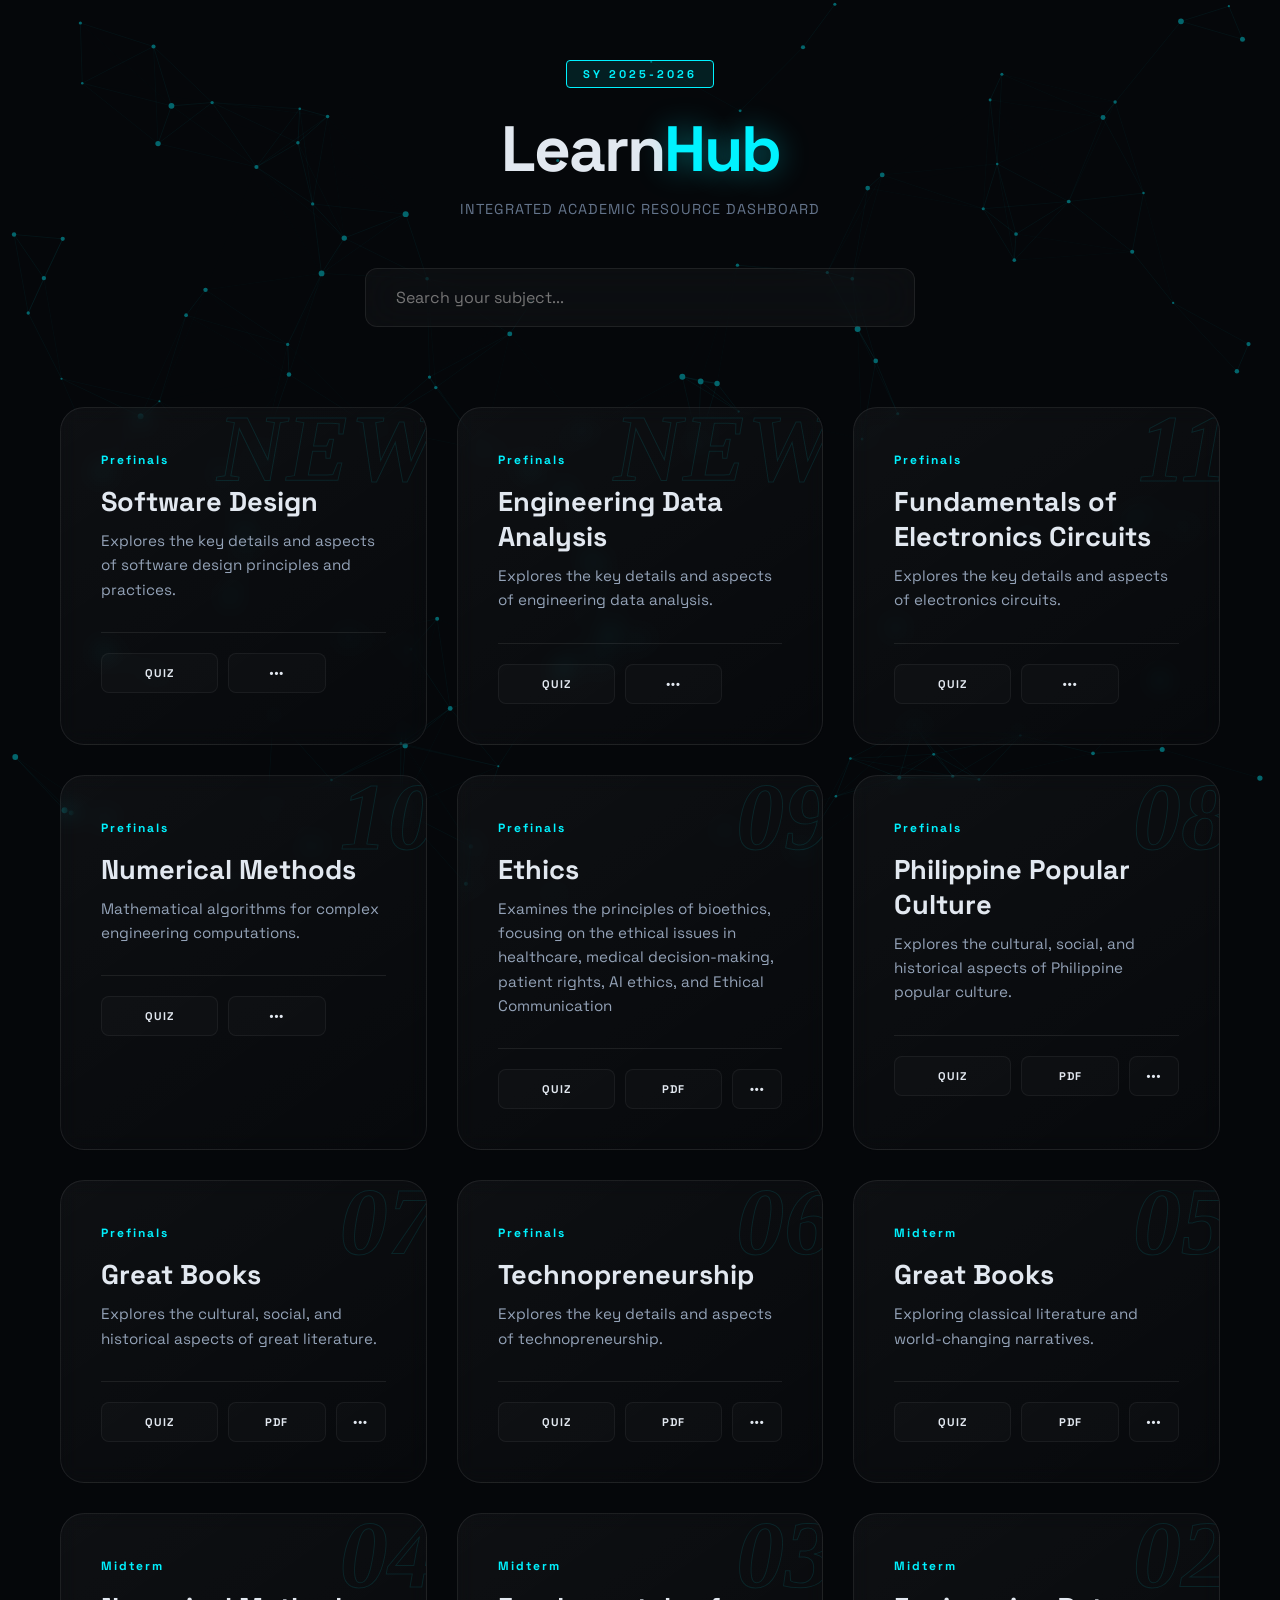
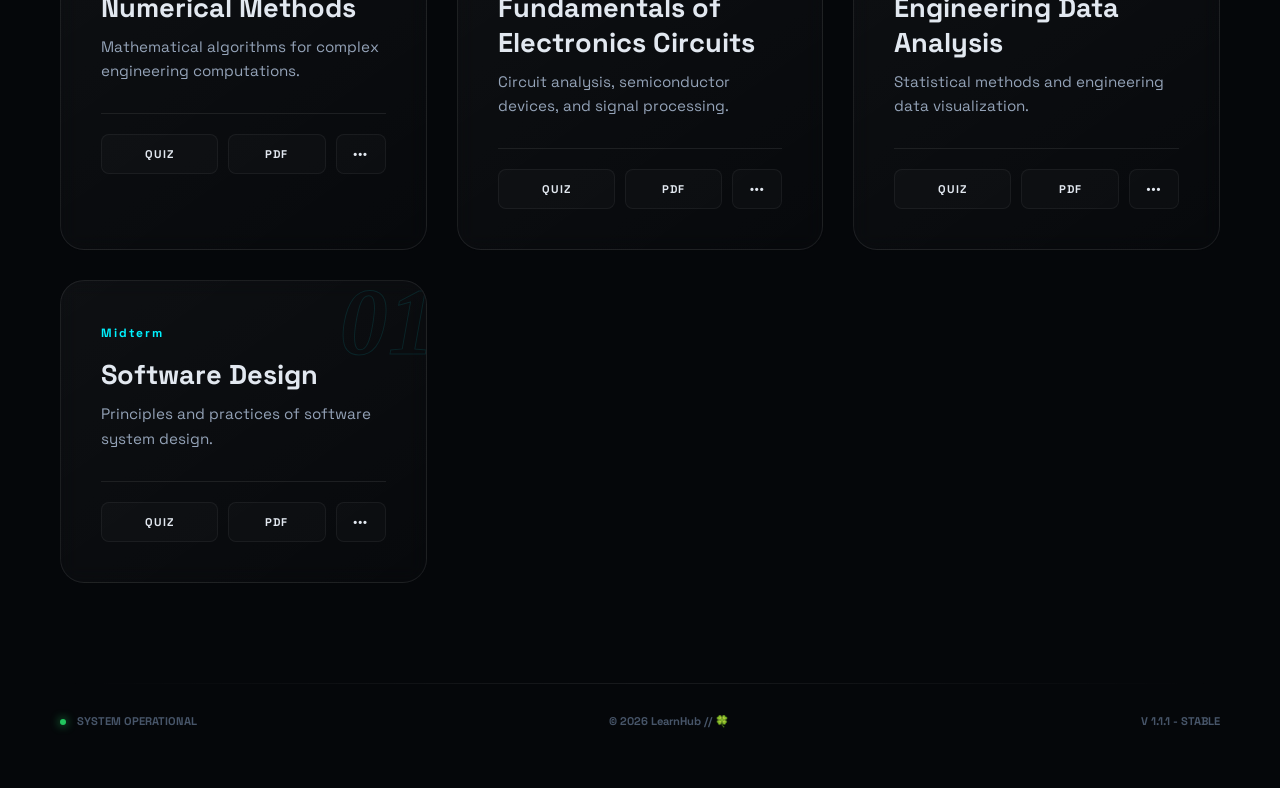
==== index.html @ bf358eb9 "Revise subject cards in index.html Updated subject cards for Prefinals and Midterms with new subject" ====
<!DOCTYPE html>
<html lang="en">
<head>
    <meta charset="UTF-8">
    <meta name="viewport" content="width=device-width, initial-scale=1.0">
    <title>LearnHub | Premium</title>
    <link rel="stylesheet" href="hub-style.css">
    <link href="https://fonts.googleapis.com/css2?family=Space+Grotesk:wght@300;500;700&display=swap" rel="stylesheet">
    
    <link rel="icon" type="image/png" href="favicon.png">
    <link rel="apple-touch-icon" href="favicon.png">
</head>
<body>
    <canvas id="bg-animation"></canvas>

    <div class="hub-container">
        <header>
            <div class="badge">SY 2025-2026</div>
            <h1 class="glitch-text" data-text="LEARNHUB">Learn<span>Hub</span></h1>
            <p class="subtitle">Integrated Academic Resource Dashboard</p>
            
            <div class="search-wrapper">
                <input type="text" id="searchInput" placeholder="Search your subject..." onkeyup="filterCards()">
                <div class="search-glow"></div>
            </div>
        </header>

        <main class="subject-grid" id="subjectGrid">

            <div class="subject-card">
                <div class="card-icon">NEW</div>
                <div class="card-content">
                    <span class="subject-code">Prefinals</span>
                    <h3>Software Design</h3>
                    <p>Explores the key details and aspects of software design principles and practices.</p>
                </div>
                <div class="card-actions">
                    <a href="Software-Design-Prefi/sd-prefi.html" class="action-btn quiz">Quiz</a>
                    <button class="action-btn more" onclick="toggleMenu('Software Design')">•••</button>
                </div>
            </div>

            <div class="subject-card">
                <div class="card-icon">NEW</div>
                <div class="card-content">
                    <span class="subject-code">Prefinals</span>
                    <h3>Engineering Data Analysis</h3>
                    <p>Explores the key details and aspects of engineering data analysis.</p>
                </div>
                <div class="card-actions">
                    <a href="EDA-PREFI/eda-mid.html" class="action-btn quiz">Quiz</a>
                    <button class="action-btn more" onclick="toggleMenu('Engineering Data Analysis')">•••</button>
                </div>
            </div>

            <div class="subject-card">
                <div class="card-icon">11</div>
                <div class="card-content">
                    <span class="subject-code">Prefinals</span>
                    <h3>Fundamentals of Electronics Circuits</h3>
                    <p>Explores the key details and aspects of electronics circuits.</p>
                </div>
                <div class="card-actions">
                    <a href="FOEC2-PREFI/foec2.html" class="action-btn quiz">Quiz</a>
                    <button class="action-btn more" onclick="toggleMenu('Fundamentals of Electronics Circuits')">•••</button>
                </div>
            </div>

            <div class="subject-card">
                <div class="card-icon">10</div>
                <div class="card-content">
                    <span class="subject-code">Prefinals</span>
                    <h3>Numerical Methods</h3>
                    <p>Mathematical algorithms for complex engineering computations.</p>
                </div>
                <div class="card-actions">
                    <a href="Numerical-Method-Prefi/numerical-methods.html" class="action-btn quiz">Quiz</a>
                    <button class="action-btn more" onclick="toggleMenu('Numerical Methods')">•••</button>
                </div>
            </div>

            <div class="subject-card">
                <div class="card-icon">09</div>
                <div class="card-content">
                    <span class="subject-code">Prefinals</span>
                    <h3>Ethics</h3>
                    <p>Examines the principles of bioethics, focusing on the ethical issues in healthcare, medical decision-making, patient rights, AI ethics, and Ethical Communication</p>
                </div>
                <div class="card-actions">
                    <a href="ETHICS-PREFI/ethics3.html" class="action-btn quiz">Quiz</a>
                    <a href="assets/pdf/ethics-prefi.pdf" target="_blank" class="action-btn pdf">PDF</a>
                    <button class="action-btn more" onclick="toggleMenu('Ethics')">•••</button>
                </div>
            </div>

            <div class="subject-card">
                <div class="card-icon">08</div>
                <div class="card-content">
                    <span class="subject-code">Prefinals</span>
                    <h3>Philippine Popular Culture</h3>
                    <p>Explores the cultural, social, and historical aspects of Philippine popular culture.</p>
                </div>
                <div class="card-actions">
                    <a href="PPC-PREFI/ppc3.html" class="action-btn quiz">Quiz</a>
                    <a href="assets/pdf/ppc-prefi.pdf" target="_blank" class="action-btn pdf">PDF</a>
                    <button class="action-btn more" onclick="toggleMenu('Philippine Popular Culture')">•••</button>
                </div>
            </div>

            <div class="subject-card">
                <div class="card-icon">07</div>
                <div class="card-content">
                    <span class="subject-code">Prefinals</span>
                    <h3>Great Books</h3>
                    <p>Explores the cultural, social, and historical aspects of great literature.</p>
                </div>
                <div class="card-actions">
                    <a href="GB-PREFI/gb3.html" class="action-btn quiz">Quiz</a>
                    <a href="assets/pdf/gb-prefi.pdf" target="_blank" class="action-btn pdf">PDF</a>
                    <button class="action-btn more" onclick="toggleMenu('Great Books')">•••</button>
                </div>
            </div>

            <div class="subject-card">
                <div class="card-icon">06</div>
                <div class="card-content">
                    <span class="subject-code">Prefinals</span>
                    <h3>Technopreneurship</h3>
                    <p>Explores the key details and aspects of technopreneurship.</p>
                </div>
                <div class="card-actions">
                    <a href="TECHNO-PREFI/techno3.html" class="action-btn quiz">Quiz</a>
                    <a href="assets/pdf/techno-prefi.pdf" target="_blank" class="action-btn pdf">PDF</a>
                    <button class="action-btn more" onclick="toggleMenu('Technopreneurship')">•••</button>
                </div>
            </div>
            
            <div class="subject-card">
                <div class="card-icon">05</div>
                <div class="card-content">
                    <span class="subject-code">Midterm</span>
                    <h3>Great Books</h3>
                    <p>Exploring classical literature and world-changing narratives.</p>
                </div>
                <div class="card-actions">
                    <a href="Great-Books-Mid/GB.html" class="action-btn quiz">Quiz</a>
                    <a href="assets/pdf/gb-mid.pdf" target="_blank" class="action-btn pdf">PDF</a>
                    <button class="action-btn more" onclick="toggleMenu('Great Books')">•••</button>
                </div>
            </div>

            <div class="subject-card">
                <div class="card-icon">04</div>
                <div class="card-content">
                    <span class="subject-code">Midterm</span>
                    <h3>Numerical Methods</h3>
                    <p>Mathematical algorithms for complex engineering computations.</p>
                </div>
                <div class="card-actions">
                    <a href="Numerical-Method-Mid/numerical-methods.html" class="action-btn quiz">Quiz</a>
                    <a href="assets/pdf/nm-mid.pdf" target="_blank" class="action-btn pdf">PDF</a>
                    <button class="action-btn more" onclick="toggleMenu('Numerical Methods')">•••</button>
                </div>
            </div>

            <div class="subject-card">
                <div class="card-icon">03</div>
                <div class="card-content">
                    <span class="subject-code">Midterm</span>
                    <h3>Fundamentals of Electronics Circuits</h3>
                    <p>Circuit analysis, semiconductor devices, and signal processing.</p>
                </div>
                <div class="card-actions">
                    <a href="FOEC2-Mid/foec2.html" class="action-btn quiz">Quiz</a>
                    <a href="assets/pdf/foec-mid.pdf" target="_blank" class="action-btn pdf">PDF</a>
                    <button class="action-btn more" onclick="toggleMenu('Fundamentals of Electronics Circuits')">•••</button>
                </div>
            </div>

            <div class="subject-card">
                <div class="card-icon">02</div>
                <div class="card-content">
                    <span class="subject-code">Midterm</span>
                    <h3>Engineering Data Analysis</h3>
                    <p>Statistical methods and engineering data visualization.</p>
                </div>
                <div class="card-actions">
                    <a href="EDA-Mid/eda-mid.html" class="action-btn quiz">Quiz</a>
                    <a href="assets/pdf/eda-mid.pdf" target="_blank" class="action-btn pdf">PDF</a>
                    <button class="action-btn more" onclick="toggleMenu('Data Analysis')">•••</button>
                </div>
            </div>

            <div class="subject-card">
                <div class="card-icon">01</div>
                <div class="card-content">
                    <span class="subject-code">Midterm</span>
                    <h3>Software Design</h3>
                    <p>Principles and practices of software system design.</p>
                </div>
                <div class="card-actions">
                    <a href="Software-Design-Mid/sd-mid.html" class="action-btn quiz">Quiz</a>
                    <a href="assets/pdf/sd-mid.pdf" target="_blank" class="action-btn pdf">PDF</a>
                    <button class="action-btn more" onclick="toggleMenu('Software Design')">•••</button>
                </div>
            </div>

        </main>

        <footer class="hub-footer">
            <div class="footer-line"></div>
            <div class="footer-content">
                <div class="footer-left">
                    <span class="status-dot"></span> SYSTEM OPERATIONAL
                </div>
                <div class="footer-center">
                    &copy; 2026 LearnHub // 🍀
                </div>
                <div class="footer-right">
                    V 1.1.1 - STABLE
                </div>
            </div>
        </footer>
    </div>

    <script src="hub-animation.js"></script>
    <script src="hub-logic.js"></script>
</body>
</html>

<!-- MyBad_ -->
---- hub-style.css ----
/* --- SYSTEM RESET & UTILS --- */
::-webkit-scrollbar { display: none; }
html { 
    -ms-overflow-style: none; 
    scrollbar-width: none; 
}

:root {
    --bg: #05070a;
    --accent: #00f2ff;
    --accent-rgb: 0, 242, 255;
    --card-bg: rgba(255, 255, 255, 0.03);
    --text: #e2e8f0;
    --border: rgba(255, 255, 255, 0.08);
}

* { box-sizing: border-box; margin: 0; padding: 0; }

body {
    background-color: var(--bg);
    color: var(--text);
    font-family: 'Space Grotesk', sans-serif;
    overflow-x: hidden;
    min-height: 100vh;
}

#bg-animation {
    position: fixed;
    top: 0; left: 0;
    width: 100%; height: 100%;
    z-index: -1;
    opacity: 0.4;
}

.hub-container {
    max-width: 1200px;
    margin: 0 auto;
    padding: 60px 20px 20px;
    min-height: 100vh;
    display: flex;
    flex-direction: column;
}

/* --- HEADER & SEARCH --- */
header { text-align: center; margin-bottom: 80px; }

.badge {
    display: inline-block;
    padding: 6px 16px;
    background: rgba(var(--accent-rgb), 0.1);
    color: var(--accent);
    border: 1px solid var(--accent);
    border-radius: 4px;
    font-size: 0.7rem;
    font-weight: 700;
    letter-spacing: 3px;
    margin-bottom: 20px;
    text-transform: uppercase;
}

h1 { font-size: 4rem; letter-spacing: -2px; margin-bottom: 10px; }
h1 span { color: var(--accent); text-shadow: 0 0 30px rgba(var(--accent-rgb), 0.4); }
.subtitle { color: #64748b; font-size: 0.9rem; letter-spacing: 1px; text-transform: uppercase; }

.search-wrapper {
    position: relative;
    max-width: 550px;
    margin: 50px auto 0;
}

#searchInput {
    width: 100%;
    padding: 18px 30px;
    background: rgba(255, 255, 255, 0.03);
    border: 1px solid var(--border);
    border-radius: 12px;
    color: white;
    font-family: inherit;
    font-size: 1rem;
    backdrop-filter: blur(20px);
    transition: all 0.4s ease;
    z-index: 2;
    position: relative;
}

#searchInput:focus {
    outline: none;
    border-color: var(--accent);
    background: rgba(255, 255, 255, 0.07);
    box-shadow: 0 0 30px rgba(var(--accent-rgb), 0.15);
}

.search-glow {
    position: absolute;
    top: 0; left: 0;
    width: 100%; height: 100%;
    background: radial-gradient(circle at var(--x, 50%) var(--y, 50%), rgba(var(--accent-rgb), 0.2) 0%, transparent 60%);
    pointer-events: none;
    border-radius: 12px;
    opacity: 0;
    transition: opacity 0.3s;
    z-index: 1;
}

#searchInput:focus + .search-glow { opacity: 1; }

/* --- SUBJECT GRID & CARDS shi --- */
.subject-grid {
    display: grid;
    grid-template-columns: repeat(auto-fit, minmax(340px, 1fr));
    gap: 30px;
    flex-grow: 1;
}

.subject-card {
    background: linear-gradient(145deg, rgba(255,255,255,0.04) 0%, rgba(255,255,255,0.01) 100%);
    padding: 40px;
    border-radius: 24px;
    border: 1px solid var(--border);
    display: flex;
    flex-direction: column;
    position: relative;
    overflow: hidden;
    backdrop-filter: blur(10px);
    transition: 0.4s cubic-bezier(0.23, 1, 0.32, 1);
}

.subject-card:hover {
    border-color: rgba(var(--accent-rgb), 0.4);
    background: rgba(255,255,255,0.06);
    transform: translateY(-8px);
}

/* Stencil Number Style */
.card-icon {
    font-size: 6rem;
    font-weight: 900;
    position: absolute;
    top: -15px; right: -10px;
    pointer-events: none;
    color: transparent;
    -webkit-text-stroke: 1px rgba(var(--accent-rgb), 0.1);
    font-family: serif;
    font-style: italic;
    transition: 0.5s ease;
}

.subject-card:hover .card-icon {
    -webkit-text-stroke: 1px rgba(var(--accent-rgb), 0.4);
    transform: scale(1.1) rotate(-5deg);
}

.subject-code {
    color: var(--accent);
    font-size: 0.75rem;
    font-weight: 700;
    letter-spacing: 2px;
}

.subject-card h3 { font-size: 1.7rem; margin: 15px 0 10px; }
.subject-card p { color: #94a3b8; font-size: 0.95rem; line-height: 1.6; margin-bottom: 30px; flex-grow: 1;}

/* --- ACTION BUTTONS --- */
.card-actions {
    display: grid;
    grid-template-columns: 1.2fr 1fr 50px;
    gap: 10px;
    border-top: 1px solid var(--border);
    padding-top: 20px;
}

.action-btn {
    text-decoration: none;
    font-size: 0.7rem;
    font-weight: 700;
    text-transform: uppercase;
    letter-spacing: 1px;
    padding: 12px 5px;
    border-radius: 8px;
    text-align: center;
    transition: 0.3s;
    border: 1px solid rgba(255, 255, 255, 0.05);
    background: rgba(255, 255, 255, 0.02);
    color: var(--text);
    cursor: pointer;
}

.action-btn.quiz:hover {
    background: rgba(var(--accent-rgb), 0.1);
    border-color: var(--accent);
    color: var(--accent);
    box-shadow: 0 0 15px rgba(var(--accent-rgb), 0.2);
}

.action-btn.pdf:hover {
    background: rgba(255, 255, 255, 0.1);
    border-color: #fff;
}

.action-btn.more:hover {
    background: var(--accent);
    color: #000;
}

/* --- FOOTER --- */
.hub-footer { margin-top: 100px; padding-bottom: 40px; }
.footer-line {
    height: 1px; width: 100%;
    background: linear-gradient(90deg, transparent, var(--border), transparent);
    margin-bottom: 30px;
}
.footer-content {
    display: flex; justify-content: space-between; align-items: center;
    color: #475569; font-size: 0.7rem; font-weight: 700;
}
.status-dot {
    display: inline-block; width: 6px; height: 6px;
    background: #22c55e; border-radius: 50%;
    margin-right: 8px; box-shadow: 0 0 10px #22c55e;
}

@media (max-width: 768px) {
    h1 { font-size: 2.8rem; }
    .footer-content { flex-direction: column; gap: 15px; }
}
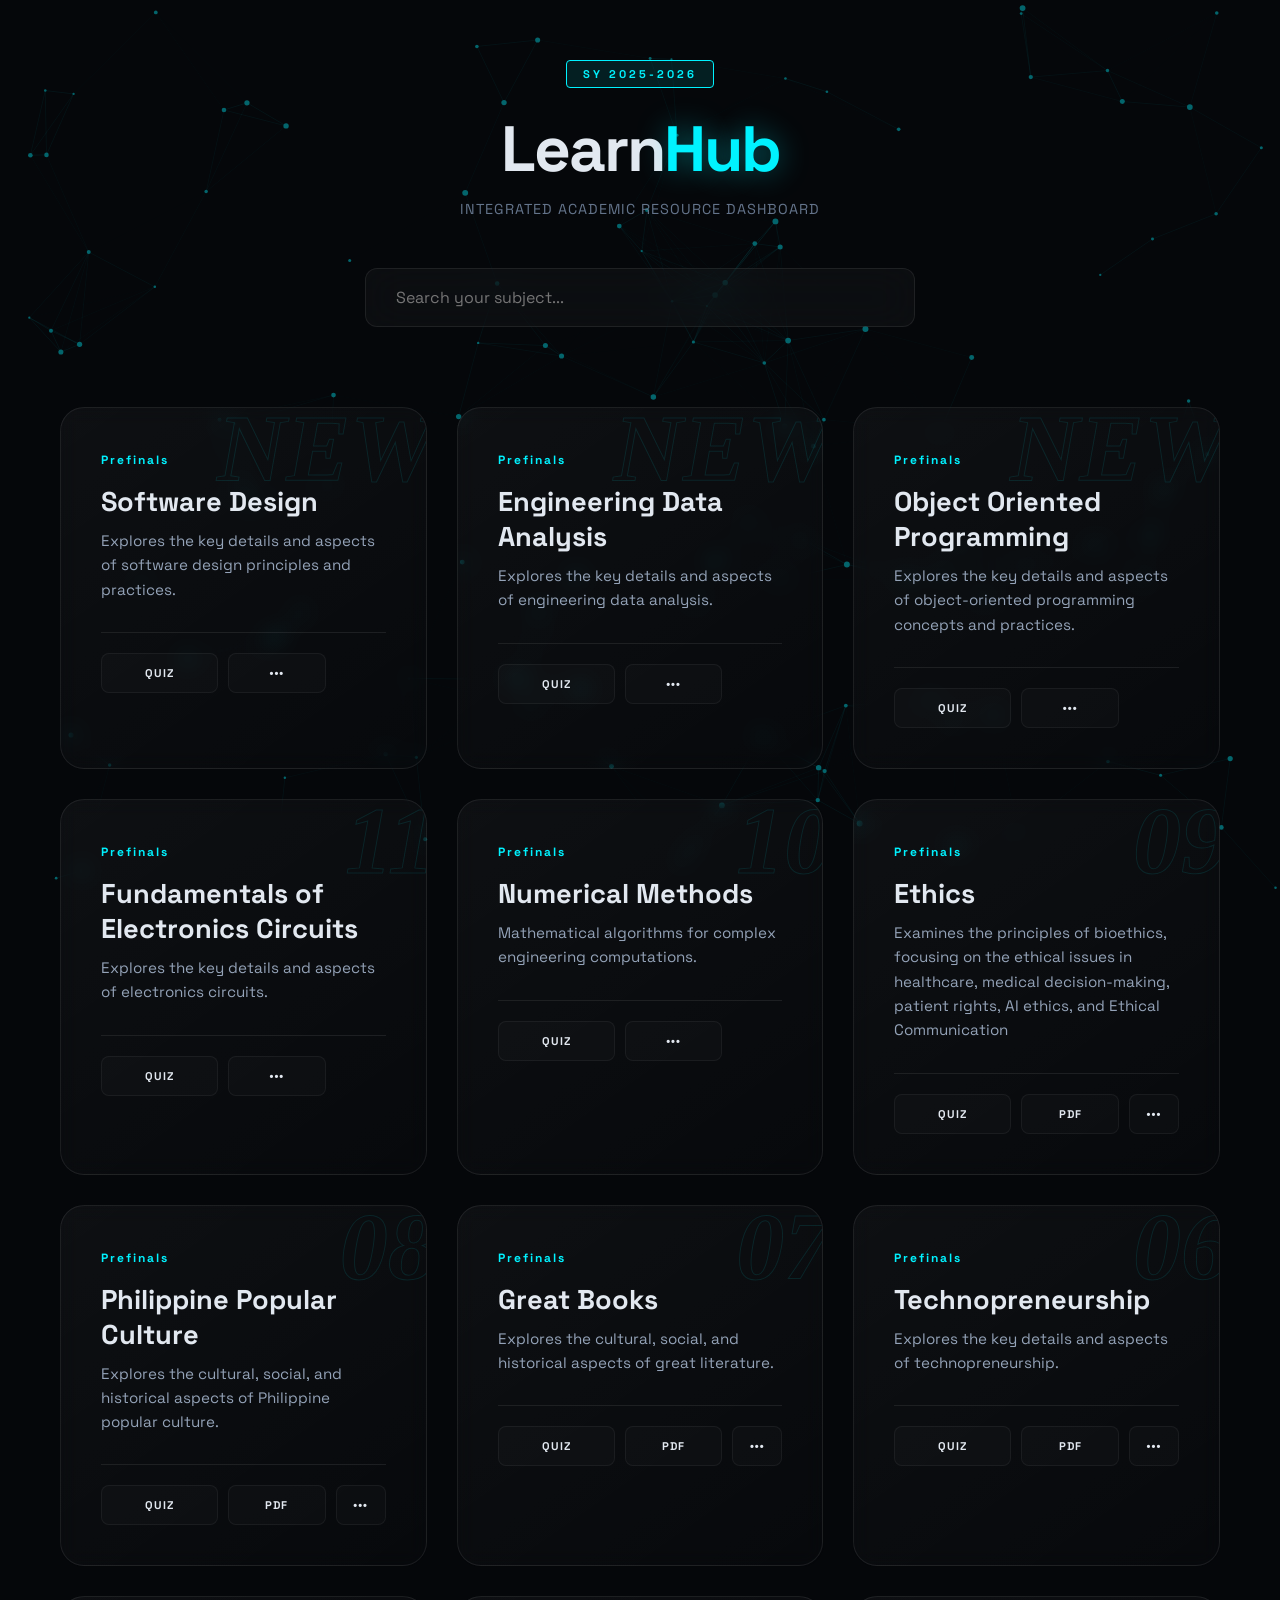
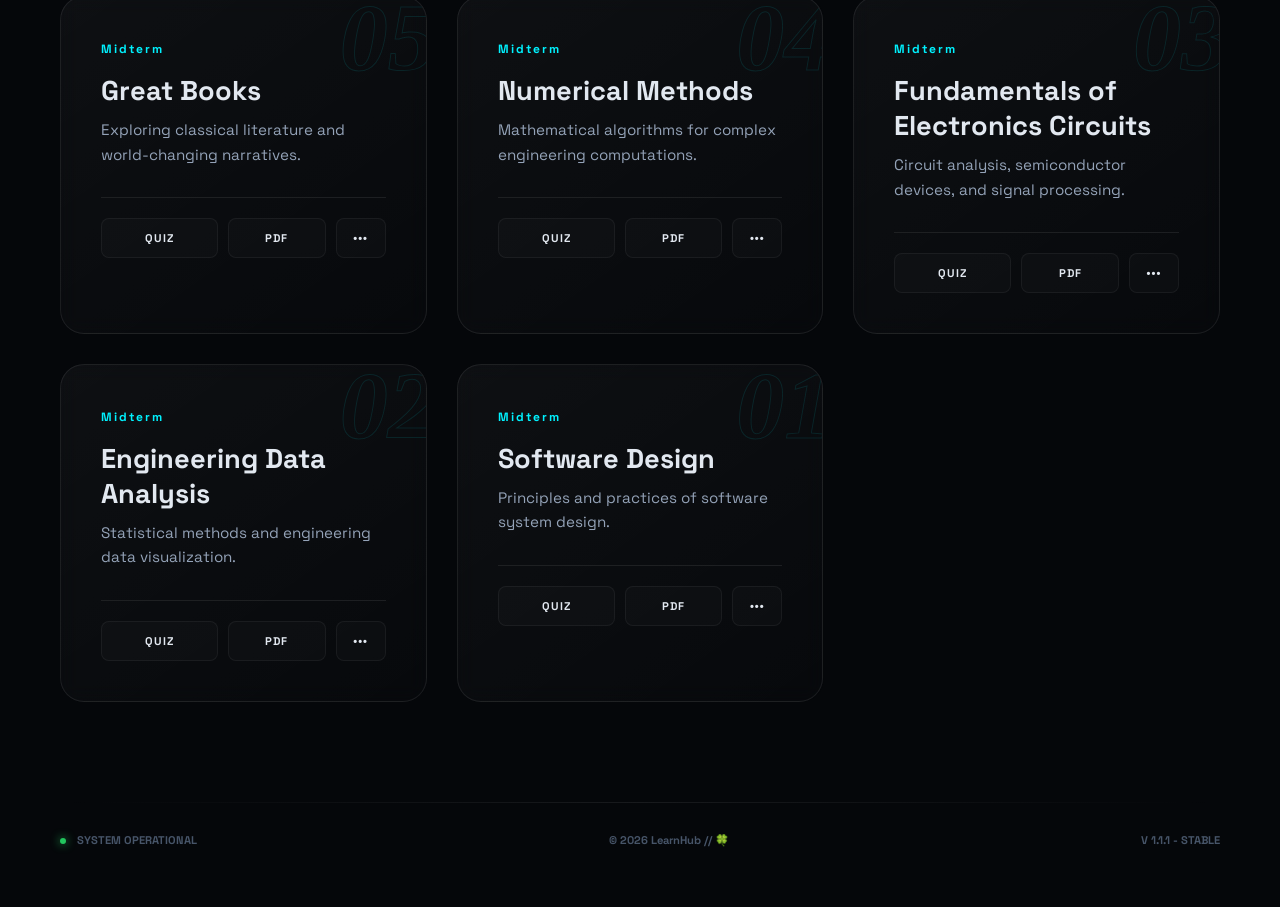
==== commit 7691de47: "Add Object Oriented Programming subject card Added new subject card for Object Oriented Programming " ====
--- a/index.html
+++ b/index.html
@@ -54,6 +54,19 @@
             </div>
 
             <div class="subject-card">
+                <div class="card-icon">NEW</div>
+                <div class="card-content">
+                    <span class="subject-code">Prefinals</span>
+                    <h3>Object Oriented Programming</h3>
+                    <p>Explores the key details and aspects of object-oriented programming concepts and practices.</p>
+                </div>
+                <div class="card-actions">
+                    <a href="OOP-PREFI/oop-prefi.html" class="action-btn quiz">Quiz</a>
+                    <button class="action-btn more" onclick="toggleMenu('Object Oriented Programming')">•••</button>
+                </div>
+            </div>
+
+            <div class="subject-card">
                 <div class="card-icon">11</div>
                 <div class="card-content">
                     <span class="subject-code">Prefinals</span>
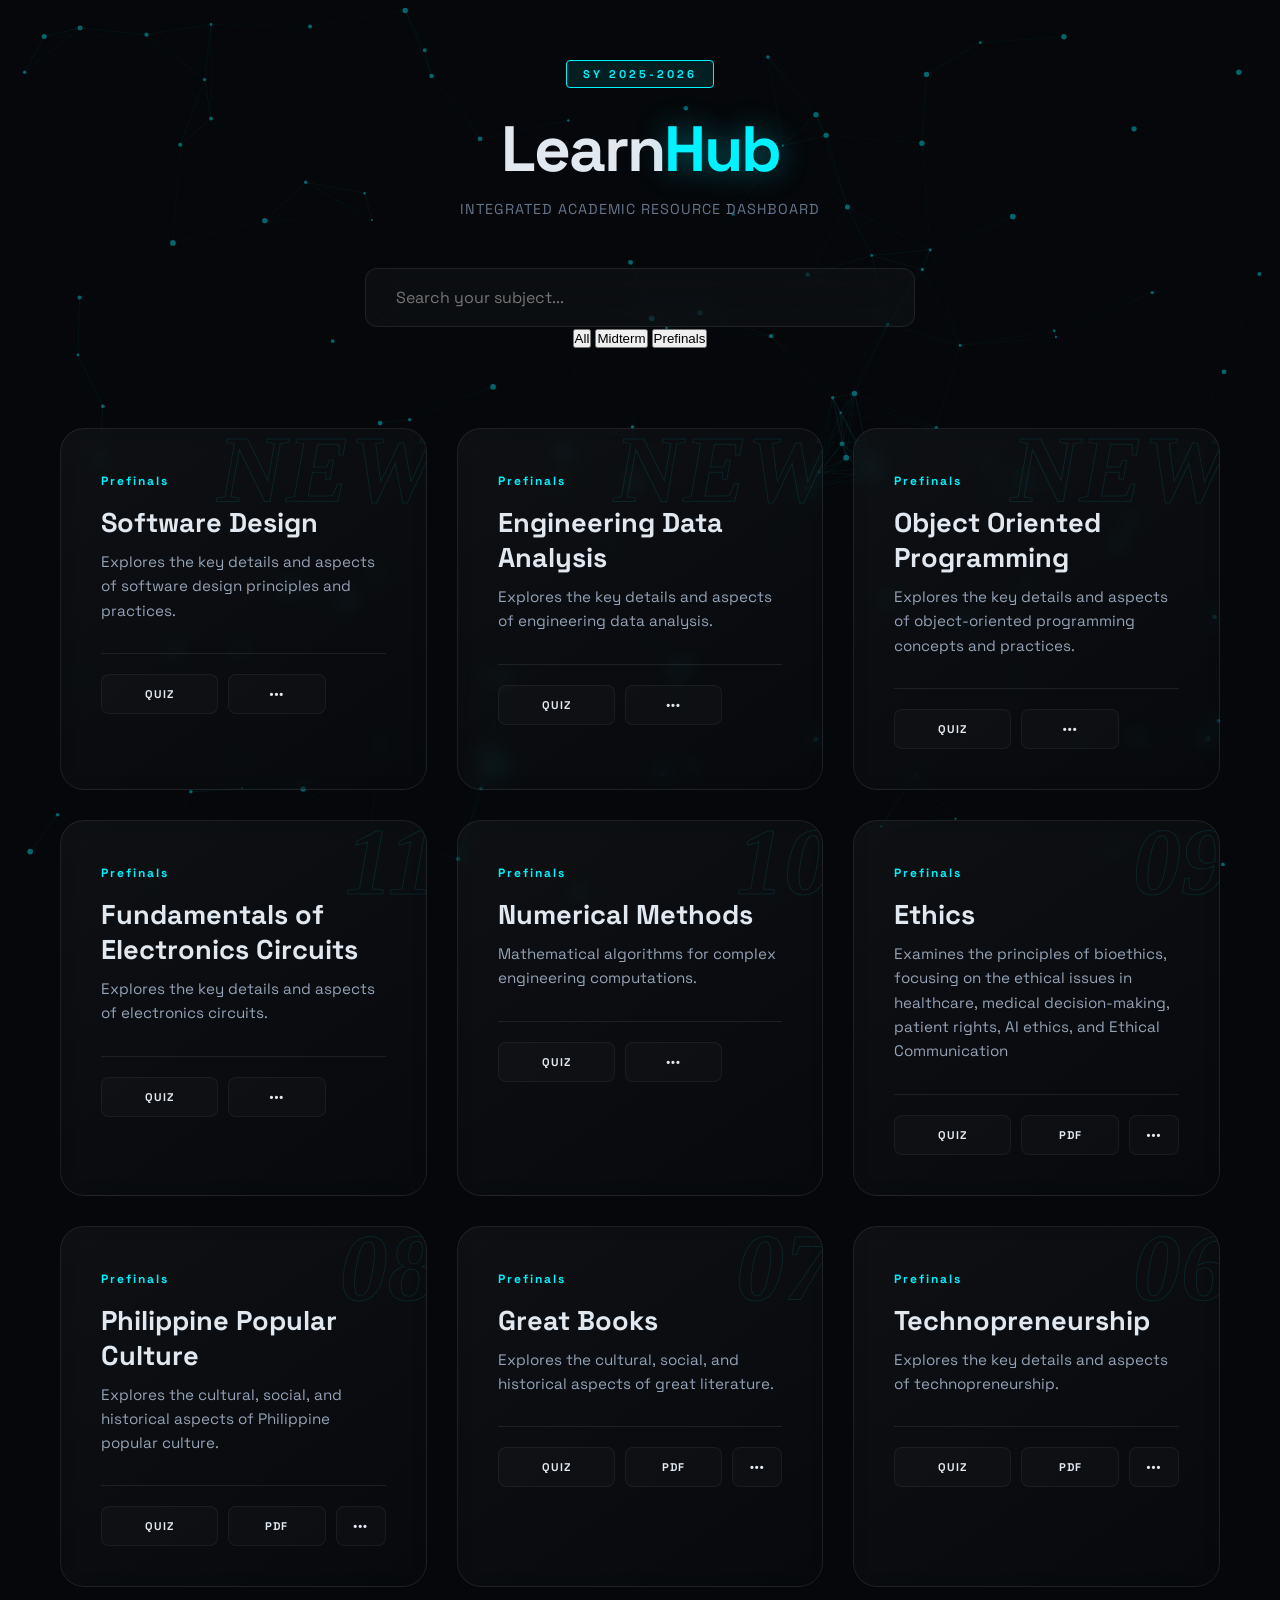
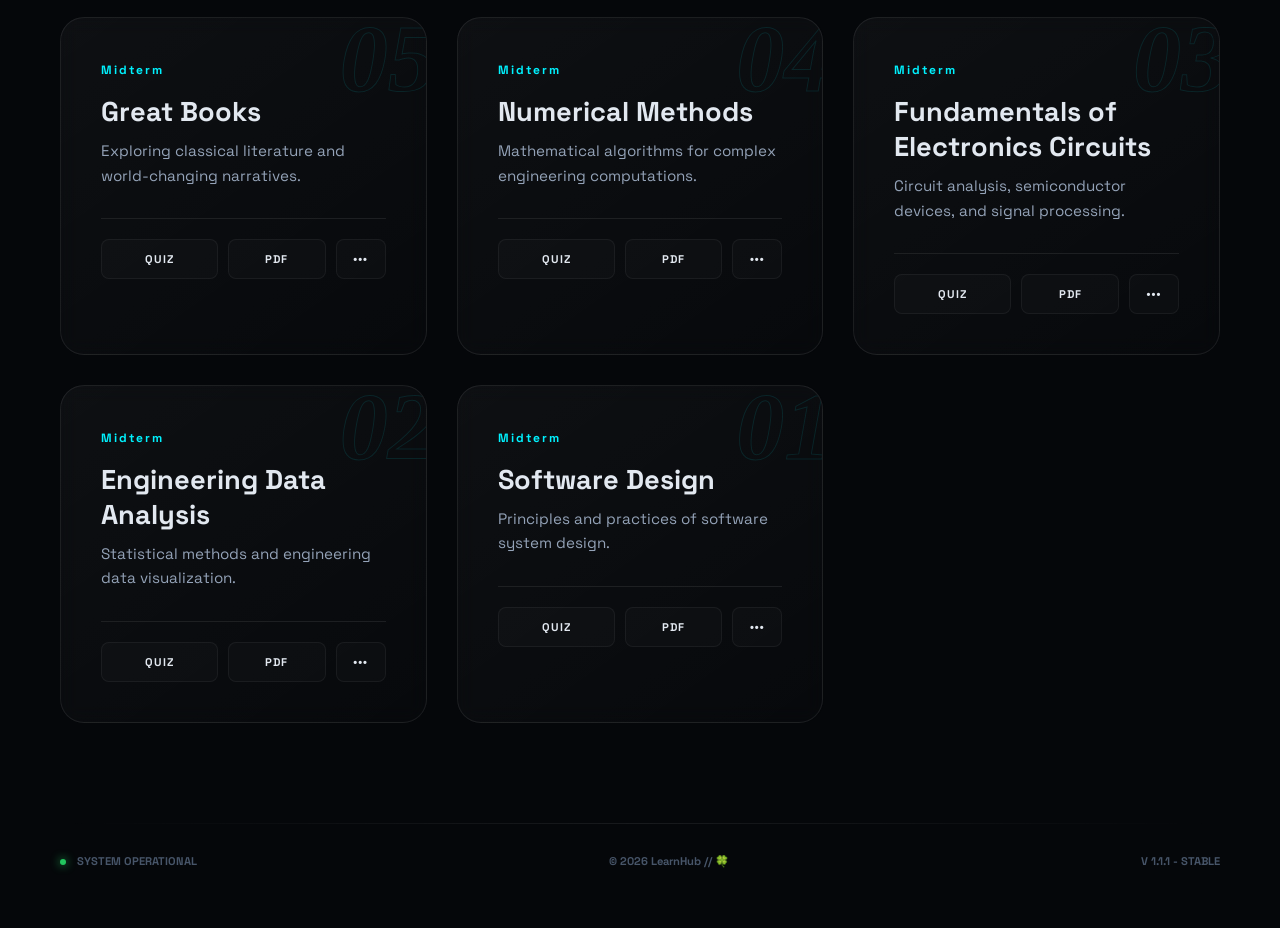
==== commit 82c18a7c: "Implement filter functionality for subject cards Added filter functionality to subject cards for bet" ====
--- a/index.html
+++ b/index.html
@@ -23,6 +23,12 @@
                 <input type="text" id="searchInput" placeholder="Search your subject..." onkeyup="filterCards()">
                 <div class="search-glow"></div>
             </div>
+
+            <div class="filter-tabs">
+                <button class="filter-btn active" onclick="filterTerm('all')">All</button>
+                <button button class="filter-btn" onclick="filterTerm('midterm')">Midterm</button>
+                <button class="filter-btn" onclick="filterTerm('prefinals')">Prefinals</button>
+            </div>
         </header>
 
         <main class="subject-grid" id="subjectGrid">
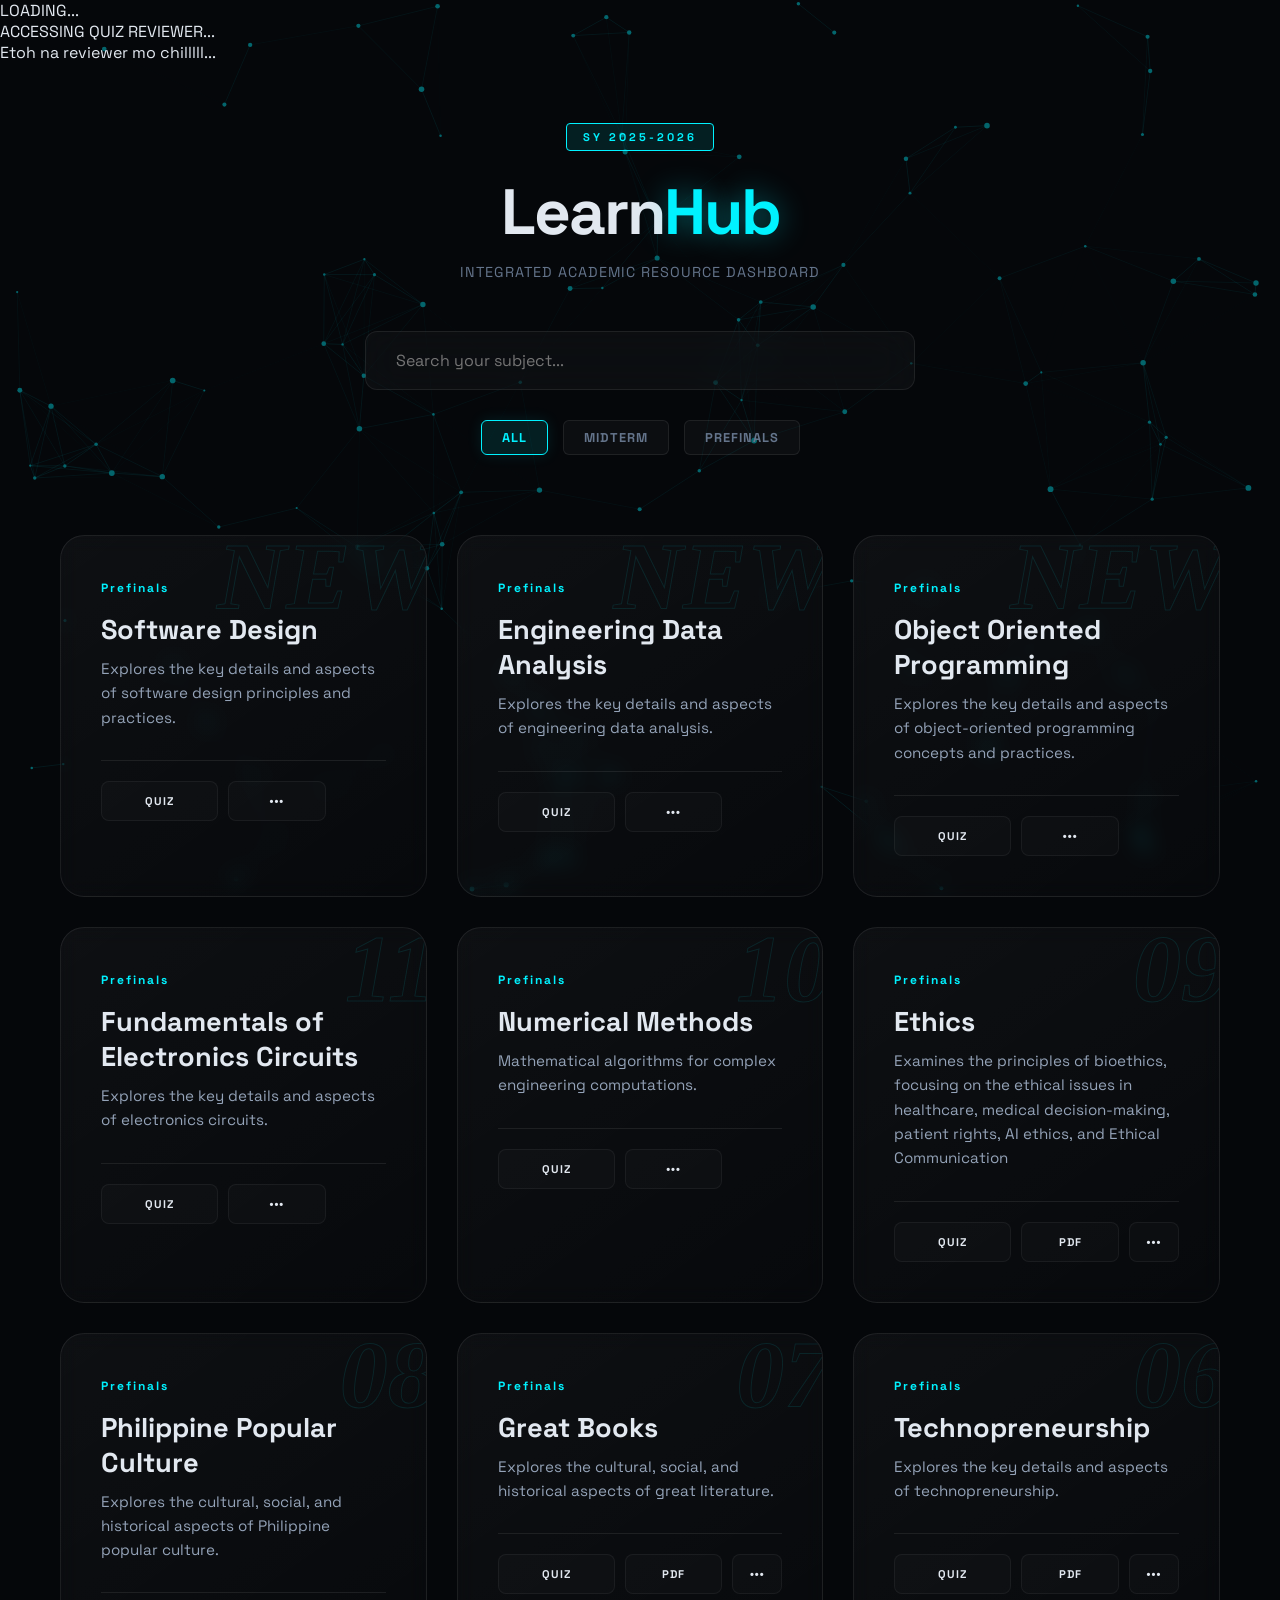
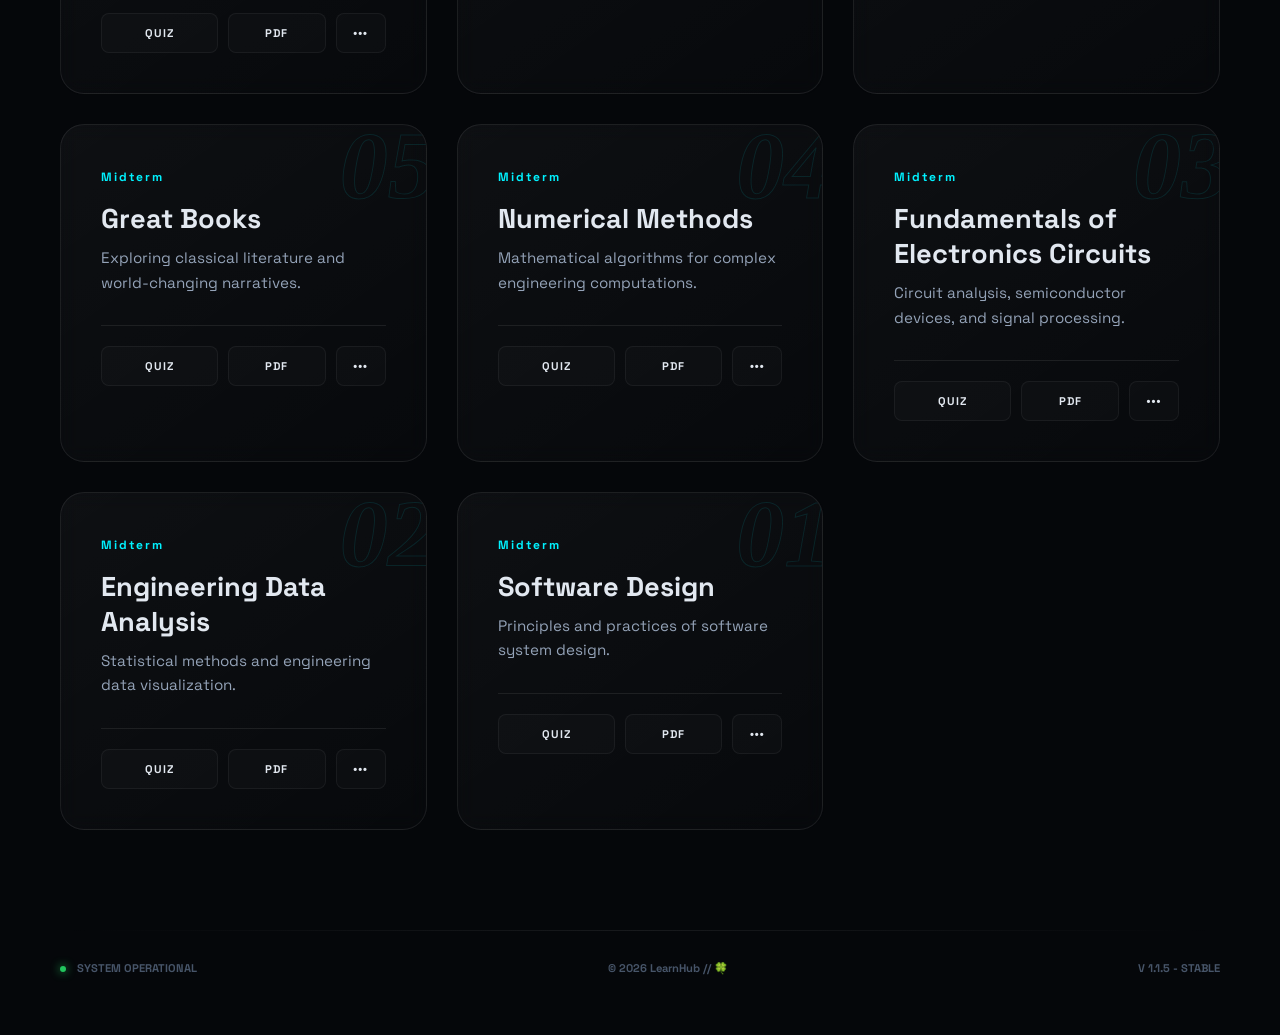
==== commit 89c6a06a: "Enhance index.html with loading animations Updated the HTML structure and added a loading animation " ====
--- a/index.html
+++ b/index.html
@@ -11,6 +11,23 @@
     <link rel="apple-touch-icon" href="favicon.png">
 </head>
 <body>
+    <div id="loader">
+        <div class="loader-content">
+            <div class="glitch-text" data-text="INITIALIZING...">LOADING...</div>
+            <div class="loading-bar"><div class="fill"></div></div>
+        </div>
+    </div>
+
+    <div id="quiz-loader" class="quiz-loader-overlay">
+        <div class="loader-content">
+            <div class="glitch-text" data-text="ACCESSING MODULE...">ACCESSING QUIZ REVIEWER...</div>
+            <div class="loading-bar">
+                <div class="loading-fill"></div>
+            </div>
+            <p class="loader-sub">Etoh na reviewer mo chilllll...</p>
+        </div>
+    </div>
+
     <canvas id="bg-animation"></canvas>
 
     <div class="hub-container">
@@ -236,7 +253,7 @@
                     &copy; 2026 LearnHub // 🍀
                 </div>
                 <div class="footer-right">
-                    V 1.1.1 - STABLE
+                    V 1.1.5 - STABLE
                 </div>
             </div>
         </footer>
--- a/hub-style.css
+++ b/hub-style.css
@@ -104,6 +104,41 @@
 
 #searchInput:focus + .search-glow { opacity: 1; }
 
+/* --- FILTER TABS --- */
+.filter-tabs {
+    display: flex;
+    justify-content: center;
+    gap: 15px;
+    margin: 30px auto 0;
+}
+
+.filter-btn {
+    background: rgba(255, 255, 255, 0.03);
+    border: 1px solid var(--border);
+    color: #64748b;
+    padding: 8px 20px;
+    border-radius: 6px;
+    font-family: inherit;
+    font-size: 0.8rem;
+    font-weight: 700;
+    text-transform: uppercase;
+    letter-spacing: 1px;
+    cursor: pointer;
+    transition: all 0.3s ease;
+}
+
+.filter-btn:hover {
+    color: var(--text);
+    border-color: rgba(255, 255, 255, 0.2);
+}
+
+.filter-btn.active {
+    background: rgba(var(--accent-rgb), 0.1);
+    border-color: var(--accent);
+    color: var(--accent);
+    box-shadow: 0 0 15px rgba(var(--accent-rgb), 0.1);
+}
+
 /* --- SUBJECT GRID & CARDS shi --- */
 .subject-grid {
     display: grid;
@@ -222,4 +257,4 @@
 @media (max-width: 768px) {
     h1 { font-size: 2.8rem; }
     .footer-content { flex-direction: column; gap: 15px; }
-}+}
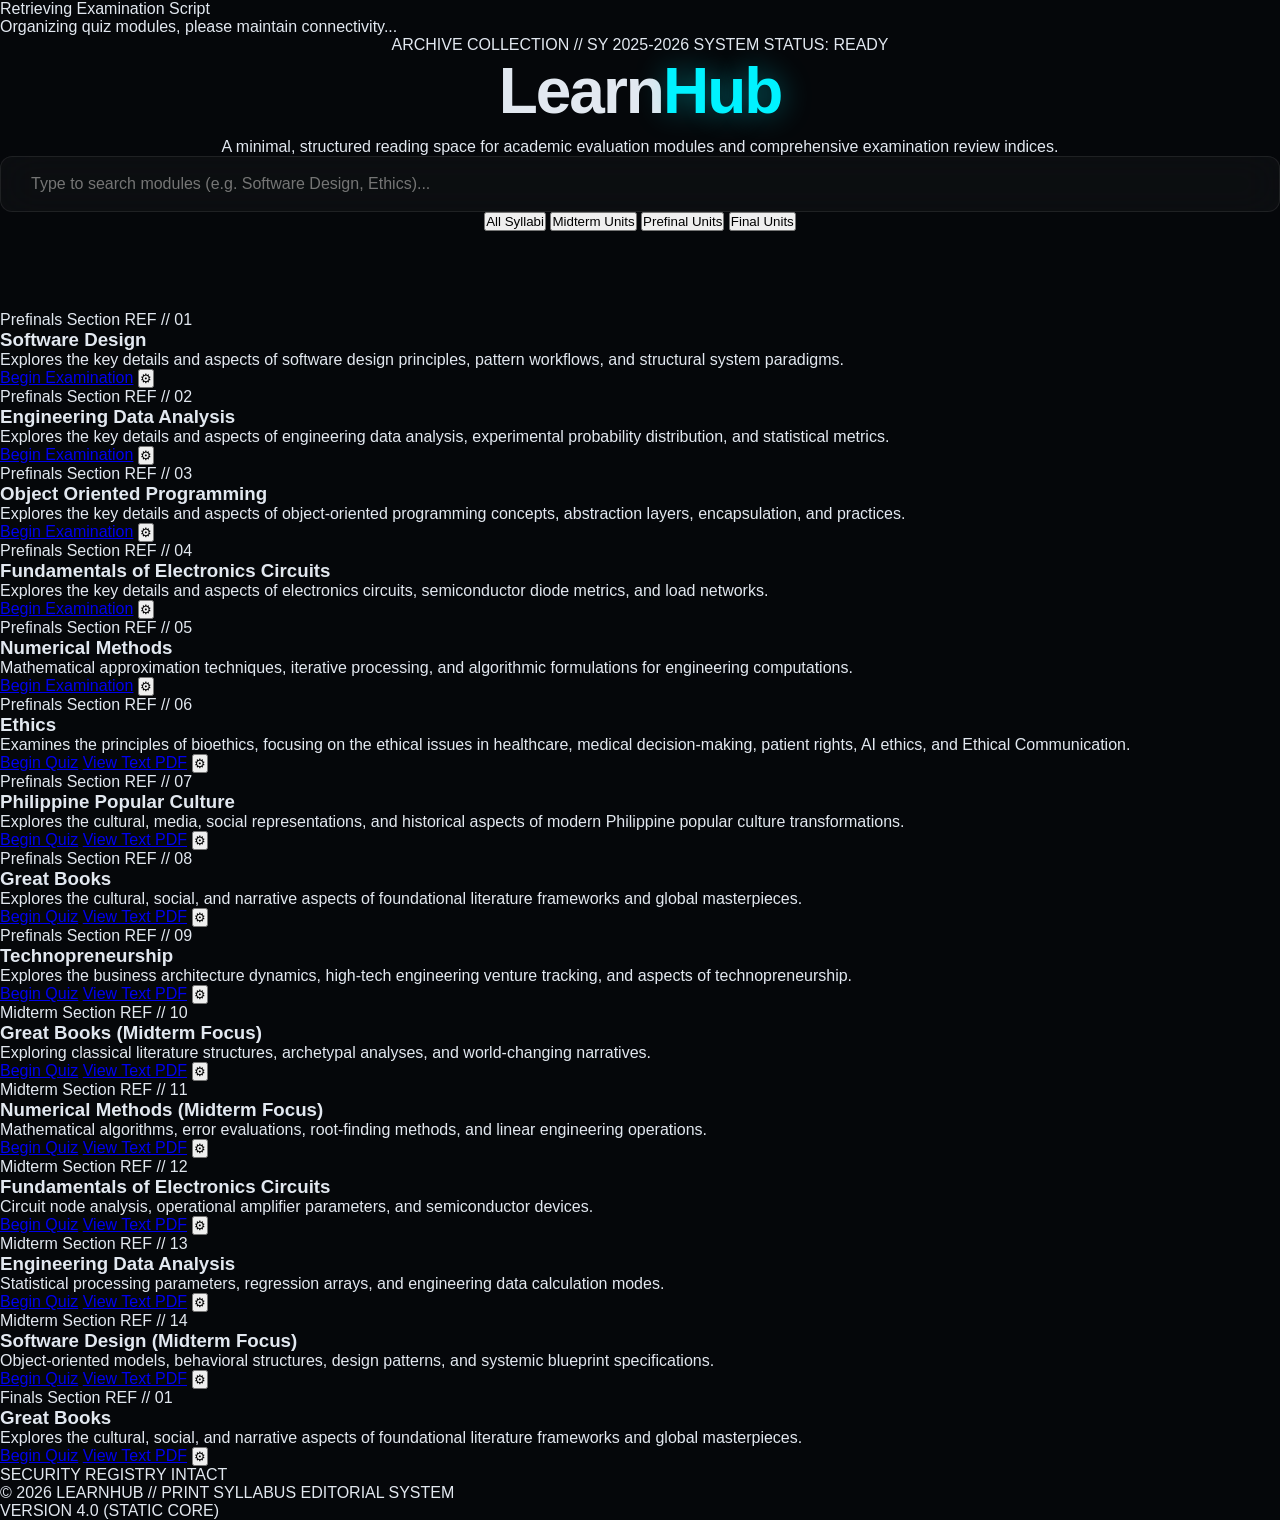
==== commit 10410d56: "Revise index.html for improved layout and content Updated the structure and content of the index.htm" ====
--- a/index.html
+++ b/index.html
@@ -3,263 +3,310 @@
 <head>
     <meta charset="UTF-8">
     <meta name="viewport" content="width=device-width, initial-scale=1.0">
-    <title>LearnHub | Premium</title>
+    <title>LearnHub // Academic Examination Repositories</title>
     <link rel="stylesheet" href="hub-style.css">
-    <link href="https://fonts.googleapis.com/css2?family=Space+Grotesk:wght@300;500;700&display=swap" rel="stylesheet">
+    <link href="https://fonts.googleapis.com/css2?family=Inter:wght@300;400;500;600&family=Playfair+Display:ital,wght@0,500;0,600;0,700;1,400&display=swap" rel="stylesheet">
     
     <link rel="icon" type="image/png" href="favicon.png">
     <link rel="apple-touch-icon" href="favicon.png">
 </head>
 <body>
+
     <div id="loader">
         <div class="loader-content">
-            <div class="glitch-text" data-text="INITIALIZING...">LOADING...</div>
-            <div class="loading-bar"><div class="fill"></div></div>
+            <div class="loader-title">LEARNHUB</div>
+            <div class="loader-line-bar"><div class="fill-line"></div></div>
         </div>
     </div>
 
-    <div id="quiz-loader" class="quiz-loader-overlay">
-        <div class="loader-content">
-            <div class="glitch-text" data-text="ACCESSING MODULE...">ACCESSING QUIZ REVIEWER...</div>
-            <div class="loading-bar">
-                <div class="loading-fill"></div>
-            </div>
-            <p class="loader-sub">Etoh na reviewer mo chilllll...</p>
+    <div id="quiz-loader" class="quiz-overlay">
+        <div class="quiz-overlay-box">
+            <div class="spinner"></div>
+            <div class="overlay-title">Retrieving Examination Script</div>
+            <p class="overlay-subtitle">Organizing quiz modules, please maintain connectivity...</p>
         </div>
     </div>
 
-    <canvas id="bg-animation"></canvas>
-
-    <div class="hub-container">
-        <header>
-            <div class="badge">SY 2025-2026</div>
-            <h1 class="glitch-text" data-text="LEARNHUB">Learn<span>Hub</span></h1>
-            <p class="subtitle">Integrated Academic Resource Dashboard</p>
+    <div class="paper-wrapper">
+        <header class="paper-header">
+            <div class="header-top-row">
+                <span class="meta-stamp">ARCHIVE COLLECTION // SY 2025-2026</span>
+                <span class="meta-stamp status">SYSTEM STATUS: READY</span>
+            </div>
             
-            <div class="search-wrapper">
-                <input type="text" id="searchInput" placeholder="Search your subject..." onkeyup="filterCards()">
-                <div class="search-glow"></div>
-            </div>
-
-            <div class="filter-tabs">
-                <button class="filter-btn active" onclick="filterTerm('all')">All</button>
-                <button button class="filter-btn" onclick="filterTerm('midterm')">Midterm</button>
-                <button class="filter-btn" onclick="filterTerm('prefinals')">Prefinals</button>
+            <h1 class="brand-heading">Learn<span>Hub</span></h1>
+            <p class="brand-description">A minimal, structured reading space for academic evaluation modules and comprehensive examination review indices.</p>
+            
+            <div class="search-section">
+                <div class="search-field-frame">
+                    <input type="text" id="searchInput" placeholder="Type to search modules (e.g. Software Design, Ethics)..." onkeyup="filterCards()">
+                    <span class="search-indicator-dot"></span>
+                </div>
+            </div>
+
+            <div class="navigation-tabs">
+                <button class="tab-pill active" onclick="filterTerm('all')">All Syllabi</button>
+                <button class="tab-pill" onclick="filterTerm('midterm')">Midterm Units</button>
+                <button class="tab-pill" onclick="filterTerm('prefinals')">Prefinal Units</button>
+                <button class="tab-pill" onclick="filterTerm('finals')">Final Units</button>
             </div>
         </header>
 
-        <main class="subject-grid" id="subjectGrid">
-
-            <div class="subject-card">
-                <div class="card-icon">NEW</div>
-                <div class="card-content">
-                    <span class="subject-code">Prefinals</span>
+        <main class="document-matrix" id="subjectGrid">
+
+            <div class="quiz-sheet-card prefinals-card">
+                <div class="sheet-meta">
+                    <span class="classification-tag prefi">Prefinals Section</span>
+                    <span class="serial-no">REF // 01</span>
+                </div>
+                <div class="sheet-body">
                     <h3>Software Design</h3>
-                    <p>Explores the key details and aspects of software design principles and practices.</p>
-                </div>
-                <div class="card-actions">
-                    <a href="Software-Design-Prefi/sd-prefi.html" class="action-btn quiz">Quiz</a>
-                    <button class="action-btn more" onclick="toggleMenu('Software Design')">•••</button>
-                </div>
-            </div>
-
-            <div class="subject-card">
-                <div class="card-icon">NEW</div>
-                <div class="card-content">
-                    <span class="subject-code">Prefinals</span>
+                    <p>Explores the key details and aspects of software design principles, pattern workflows, and structural system paradigms.</p>
+                </div>
+                <div class="sheet-controls unified">
+                    <a href="Software-Design-Prefi/sd-prefi.html" class="sheet-btn primary-action">Begin Examination</a>
+                    <button class="sheet-btn icon-action" onclick="toggleMenu('Software Design')">⚙</button>
+                </div>
+            </div>
+
+            <div class="quiz-sheet-card prefinals-card">
+                <div class="sheet-meta">
+                    <span class="classification-tag prefi">Prefinals Section</span>
+                    <span class="serial-no">REF // 02</span>
+                </div>
+                <div class="sheet-body">
                     <h3>Engineering Data Analysis</h3>
-                    <p>Explores the key details and aspects of engineering data analysis.</p>
-                </div>
-                <div class="card-actions">
-                    <a href="EDA-PREFI/eda-mid.html" class="action-btn quiz">Quiz</a>
-                    <button class="action-btn more" onclick="toggleMenu('Engineering Data Analysis')">•••</button>
-                </div>
-            </div>
-
-            <div class="subject-card">
-                <div class="card-icon">NEW</div>
-                <div class="card-content">
-                    <span class="subject-code">Prefinals</span>
+                    <p>Explores the key details and aspects of engineering data analysis, experimental probability distribution, and statistical metrics.</p>
+                </div>
+                <div class="sheet-controls unified">
+                    <a href="EDA-PREFI/eda-mid.html" class="sheet-btn primary-action">Begin Examination</a>
+                    <button class="sheet-btn icon-action" onclick="toggleMenu('Engineering Data Analysis')">⚙</button>
+                </div>
+            </div>
+
+            <div class="quiz-sheet-card prefinals-card">
+                <div class="sheet-meta">
+                    <span class="classification-tag prefi">Prefinals Section</span>
+                    <span class="serial-no">REF // 03</span>
+                </div>
+                <div class="sheet-body">
                     <h3>Object Oriented Programming</h3>
-                    <p>Explores the key details and aspects of object-oriented programming concepts and practices.</p>
-                </div>
-                <div class="card-actions">
-                    <a href="OOP-PREFI/oop-prefi.html" class="action-btn quiz">Quiz</a>
-                    <button class="action-btn more" onclick="toggleMenu('Object Oriented Programming')">•••</button>
-                </div>
-            </div>
-
-            <div class="subject-card">
-                <div class="card-icon">11</div>
-                <div class="card-content">
-                    <span class="subject-code">Prefinals</span>
+                    <p>Explores the key details and aspects of object-oriented programming concepts, abstraction layers, encapsulation, and practices.</p>
+                </div>
+                <div class="sheet-controls unified">
+                    <a href="OOP-PREFI/oop-prefi.html" class="sheet-btn primary-action">Begin Examination</a>
+                    <button class="sheet-btn icon-action" onclick="toggleMenu('Object Oriented Programming')">⚙</button>
+                </div>
+            </div>
+
+            <div class="quiz-sheet-card prefinals-card">
+                <div class="sheet-meta">
+                    <span class="classification-tag prefi">Prefinals Section</span>
+                    <span class="serial-no">REF // 04</span>
+                </div>
+                <div class="sheet-body">
                     <h3>Fundamentals of Electronics Circuits</h3>
-                    <p>Explores the key details and aspects of electronics circuits.</p>
-                </div>
-                <div class="card-actions">
-                    <a href="FOEC2-PREFI/foec2.html" class="action-btn quiz">Quiz</a>
-                    <button class="action-btn more" onclick="toggleMenu('Fundamentals of Electronics Circuits')">•••</button>
-                </div>
-            </div>
-
-            <div class="subject-card">
-                <div class="card-icon">10</div>
-                <div class="card-content">
-                    <span class="subject-code">Prefinals</span>
+                    <p>Explores the key details and aspects of electronics circuits, semiconductor diode metrics, and load networks.</p>
+                </div>
+                <div class="sheet-controls unified">
+                    <a href="FOEC2-PREFI/foec2.html" class="sheet-btn primary-action">Begin Examination</a>
+                    <button class="sheet-btn icon-action" onclick="toggleMenu('Fundamentals of Electronics Circuits')">⚙</button>
+                </div>
+            </div>
+
+            <div class="quiz-sheet-card prefinals-card">
+                <div class="sheet-meta">
+                    <span class="classification-tag prefi">Prefinals Section</span>
+                    <span class="serial-no">REF // 05</span>
+                </div>
+                <div class="sheet-body">
                     <h3>Numerical Methods</h3>
-                    <p>Mathematical algorithms for complex engineering computations.</p>
-                </div>
-                <div class="card-actions">
-                    <a href="Numerical-Method-Prefi/numerical-methods.html" class="action-btn quiz">Quiz</a>
-                    <button class="action-btn more" onclick="toggleMenu('Numerical Methods')">•••</button>
-                </div>
-            </div>
-
-            <div class="subject-card">
-                <div class="card-icon">09</div>
-                <div class="card-content">
-                    <span class="subject-code">Prefinals</span>
+                    <p>Mathematical approximation techniques, iterative processing, and algorithmic formulations for engineering computations.</p>
+                </div>
+                <div class="sheet-controls unified">
+                    <a href="Numerical-Method-Prefi/numerical-methods.html" class="sheet-btn primary-action">Begin Examination</a>
+                    <button class="sheet-btn icon-action" onclick="toggleMenu('Numerical Methods')">⚙</button>
+                </div>
+            </div>
+
+            <div class="quiz-sheet-card prefinals-card">
+                <div class="sheet-meta">
+                    <span class="classification-tag prefi">Prefinals Section</span>
+                    <span class="serial-no">REF // 06</span>
+                </div>
+                <div class="sheet-body">
                     <h3>Ethics</h3>
-                    <p>Examines the principles of bioethics, focusing on the ethical issues in healthcare, medical decision-making, patient rights, AI ethics, and Ethical Communication</p>
-                </div>
-                <div class="card-actions">
-                    <a href="ETHICS-PREFI/ethics3.html" class="action-btn quiz">Quiz</a>
-                    <a href="assets/pdf/ethics-prefi.pdf" target="_blank" class="action-btn pdf">PDF</a>
-                    <button class="action-btn more" onclick="toggleMenu('Ethics')">•••</button>
-                </div>
-            </div>
-
-            <div class="subject-card">
-                <div class="card-icon">08</div>
-                <div class="card-content">
-                    <span class="subject-code">Prefinals</span>
+                    <p>Examines the principles of bioethics, focusing on the ethical issues in healthcare, medical decision-making, patient rights, AI ethics, and Ethical Communication.</p>
+                </div>
+                <div class="sheet-controls split">
+                    <a href="ETHICS-PREFI/ethics3.html" class="sheet-btn primary-action">Begin Quiz</a>
+                    <a href="assets/pdf/ethics-prefi.pdf" target="_blank" class="sheet-btn standard-action">View Text PDF</a>
+                    <button class="sheet-btn icon-action" onclick="toggleMenu('Ethics')">⚙</button>
+                </div>
+            </div>
+
+            <div class="quiz-sheet-card prefinals-card">
+                <div class="sheet-meta">
+                    <span class="classification-tag prefi">Prefinals Section</span>
+                    <span class="serial-no">REF // 07</span>
+                </div>
+                <div class="sheet-body">
                     <h3>Philippine Popular Culture</h3>
-                    <p>Explores the cultural, social, and historical aspects of Philippine popular culture.</p>
-                </div>
-                <div class="card-actions">
-                    <a href="PPC-PREFI/ppc3.html" class="action-btn quiz">Quiz</a>
-                    <a href="assets/pdf/ppc-prefi.pdf" target="_blank" class="action-btn pdf">PDF</a>
-                    <button class="action-btn more" onclick="toggleMenu('Philippine Popular Culture')">•••</button>
-                </div>
-            </div>
-
-            <div class="subject-card">
-                <div class="card-icon">07</div>
-                <div class="card-content">
-                    <span class="subject-code">Prefinals</span>
+                    <p>Explores the cultural, media, social representations, and historical aspects of modern Philippine popular culture transformations.</p>
+                </div>
+                <div class="sheet-controls split">
+                    <a href="PPC-PREFI/ppc3.html" class="sheet-btn primary-action">Begin Quiz</a>
+                    <a href="assets/pdf/ppc-prefi.pdf" target="_blank" class="sheet-btn standard-action">View Text PDF</a>
+                    <button class="sheet-btn icon-action" onclick="toggleMenu('Philippine Popular Culture')">⚙</button>
+                </div>
+            </div>
+
+            <div class="quiz-sheet-card prefinals-card">
+                <div class="sheet-meta">
+                    <span class="classification-tag prefi">Prefinals Section</span>
+                    <span class="serial-no">REF // 08</span>
+                </div>
+                <div class="sheet-body">
                     <h3>Great Books</h3>
-                    <p>Explores the cultural, social, and historical aspects of great literature.</p>
-                </div>
-                <div class="card-actions">
-                    <a href="GB-PREFI/gb3.html" class="action-btn quiz">Quiz</a>
-                    <a href="assets/pdf/gb-prefi.pdf" target="_blank" class="action-btn pdf">PDF</a>
-                    <button class="action-btn more" onclick="toggleMenu('Great Books')">•••</button>
-                </div>
-            </div>
-
-            <div class="subject-card">
-                <div class="card-icon">06</div>
-                <div class="card-content">
-                    <span class="subject-code">Prefinals</span>
+                    <p>Explores the cultural, social, and narrative aspects of foundational literature frameworks and global masterpieces.</p>
+                </div>
+                <div class="sheet-controls split">
+                    <a href="GB-PREFI/gb3.html" class="sheet-btn primary-action">Begin Quiz</a>
+                    <a href="assets/pdf/gb-prefi.pdf" target="_blank" class="sheet-btn standard-action">View Text PDF</a>
+                    <button class="sheet-btn icon-action" onclick="toggleMenu('Great Books')">⚙</button>
+                </div>
+            </div>
+
+            <div class="quiz-sheet-card prefinals-card">
+                <div class="sheet-meta">
+                    <span class="classification-tag prefi">Prefinals Section</span>
+                    <span class="serial-no">REF // 09</span>
+                </div>
+                <div class="sheet-body">
                     <h3>Technopreneurship</h3>
-                    <p>Explores the key details and aspects of technopreneurship.</p>
-                </div>
-                <div class="card-actions">
-                    <a href="TECHNO-PREFI/techno3.html" class="action-btn quiz">Quiz</a>
-                    <a href="assets/pdf/techno-prefi.pdf" target="_blank" class="action-btn pdf">PDF</a>
-                    <button class="action-btn more" onclick="toggleMenu('Technopreneurship')">•••</button>
+                    <p>Explores the business architecture dynamics, high-tech engineering venture tracking, and aspects of technopreneurship.</p>
+                </div>
+                <div class="sheet-controls split">
+                    <a href="TECHNO-PREFI/quiz_techno.html" class="sheet-btn primary-action">Begin Quiz</a>
+                    <a href="assets/pdf/techno-prefi.pdf" target="_blank" class="sheet-btn standard-action">View Text PDF</a>
+                    <button class="sheet-btn icon-action" onclick="toggleMenu('Technopreneurship')">⚙</button>
                 </div>
             </div>
             
-            <div class="subject-card">
-                <div class="card-icon">05</div>
-                <div class="card-content">
-                    <span class="subject-code">Midterm</span>
+            <div class="quiz-sheet-card midterm-card">
+                <div class="sheet-meta">
+                    <span class="classification-tag midterm">Midterm Section</span>
+                    <span class="serial-no">REF // 10</span>
+                </div>
+                <div class="sheet-body">
+                    <h3>Great Books (Midterm Focus)</h3>
+                    <p>Exploring classical literature structures, archetypal analyses, and world-changing narratives.</p>
+                </div>
+                <div class="sheet-controls split">
+                    <a href="Great-Books-Mid/GB.html" class="sheet-btn primary-action">Begin Quiz</a>
+                    <a href="assets/pdf/gb-mid.pdf" target="_blank" class="sheet-btn standard-action">View Text PDF</a>
+                    <button class="sheet-btn icon-action" onclick="toggleMenu('Great Books')">⚙</button>
+                </div>
+            </div>
+
+            <div class="quiz-sheet-card midterm-card">
+                <div class="sheet-meta">
+                    <span class="classification-tag midterm">Midterm Section</span>
+                    <span class="serial-no">REF // 11</span>
+                </div>
+                <div class="sheet-body">
+                    <h3>Numerical Methods (Midterm Focus)</h3>
+                    <p>Mathematical algorithms, error evaluations, root-finding methods, and linear engineering operations.</p>
+                </div>
+                <div class="sheet-controls split">
+                    <a href="Numerical-Method-Mid/numerical-methods.html" class="sheet-btn primary-action">Begin Quiz</a>
+                    <a href="assets/pdf/nm-mid.pdf" target="_blank" class="sheet-btn standard-action">View Text PDF</a>
+                    <button class="sheet-btn icon-action" onclick="toggleMenu('Numerical Methods')">⚙</button>
+                </div>
+            </div>
+
+            <div class="quiz-sheet-card midterm-card">
+                <div class="sheet-meta">
+                    <span class="classification-tag midterm">Midterm Section</span>
+                    <span class="serial-no">REF // 12</span>
+                </div>
+                <div class="sheet-body">
+                    <h3>Fundamentals of Electronics Circuits</h3>
+                    <p>Circuit node analysis, operational amplifier parameters, and semiconductor devices.</p>
+                </div>
+                <div class="sheet-controls split">
+                    <a href="FOEC2-Mid/foec2.html" class="sheet-btn primary-action">Begin Quiz</a>
+                    <a href="assets/pdf/foec-mid.pdf" target="_blank" class="sheet-btn standard-action">View Text PDF</a>
+                    <button class="sheet-btn icon-action" onclick="toggleMenu('Fundamentals of Electronics Circuits')">⚙</button>
+                </div>
+            </div>
+
+            <div class="quiz-sheet-card midterm-card">
+                <div class="sheet-meta">
+                    <span class="classification-tag midterm">Midterm Section</span>
+                    <span class="serial-no">REF // 13</span>
+                </div>
+                <div class="sheet-body">
+                    <h3>Engineering Data Analysis</h3>
+                    <p>Statistical processing parameters, regression arrays, and engineering data calculation modes.</p>
+                </div>
+                <div class="sheet-controls split">
+                    <a href="EDA-Mid/eda-mid.html" class="sheet-btn primary-action">Begin Quiz</a>
+                    <a href="assets/pdf/eda-mid.pdf" target="_blank" class="sheet-btn standard-action">View Text PDF</a>
+                    <button class="sheet-btn icon-action" onclick="toggleMenu('Data Analysis')">⚙</button>
+                </div>
+            </div>
+
+            <div class="quiz-sheet-card midterm-card">
+                <div class="sheet-meta">
+                    <span class="classification-tag midterm">Midterm Section</span>
+                    <span class="serial-no">REF // 14</span>
+                </div>
+                <div class="sheet-body">
+                    <h3>Software Design (Midterm Focus)</h3>
+                    <p>Object-oriented models, behavioral structures, design patterns, and systemic blueprint specifications.</p>
+                </div>
+                <div class="sheet-controls split">
+                    <a href="Software-Design-Mid/sd-mid.html" class="sheet-btn primary-action">Begin Quiz</a>
+                    <a href="assets/pdf/sd-mid.pdf" target="_blank" class="sheet-btn standard-action">View Text PDF</a>
+                    <button class="sheet-btn icon-action" onclick="toggleMenu('Software Design')">⚙</button>
+                </div>
+            </div>
+
+            <div class="quiz-sheet-card finals-card">
+                <div class="sheet-meta">
+                    <span class="classification-tag finals">Finals Section</span>
+                    <span class="serial-no">REF // 01</span>
+                </div>
+                <div class="sheet-body">
                     <h3>Great Books</h3>
-                    <p>Exploring classical literature and world-changing narratives.</p>
-                </div>
-                <div class="card-actions">
-                    <a href="Great-Books-Mid/GB.html" class="action-btn quiz">Quiz</a>
-                    <a href="assets/pdf/gb-mid.pdf" target="_blank" class="action-btn pdf">PDF</a>
-                    <button class="action-btn more" onclick="toggleMenu('Great Books')">•••</button>
-                </div>
-            </div>
-
-            <div class="subject-card">
-                <div class="card-icon">04</div>
-                <div class="card-content">
-                    <span class="subject-code">Midterm</span>
-                    <h3>Numerical Methods</h3>
-                    <p>Mathematical algorithms for complex engineering computations.</p>
-                </div>
-                <div class="card-actions">
-                    <a href="Numerical-Method-Mid/numerical-methods.html" class="action-btn quiz">Quiz</a>
-                    <a href="assets/pdf/nm-mid.pdf" target="_blank" class="action-btn pdf">PDF</a>
-                    <button class="action-btn more" onclick="toggleMenu('Numerical Methods')">•••</button>
-                </div>
-            </div>
-
-            <div class="subject-card">
-                <div class="card-icon">03</div>
-                <div class="card-content">
-                    <span class="subject-code">Midterm</span>
-                    <h3>Fundamentals of Electronics Circuits</h3>
-                    <p>Circuit analysis, semiconductor devices, and signal processing.</p>
-                </div>
-                <div class="card-actions">
-                    <a href="FOEC2-Mid/foec2.html" class="action-btn quiz">Quiz</a>
-                    <a href="assets/pdf/foec-mid.pdf" target="_blank" class="action-btn pdf">PDF</a>
-                    <button class="action-btn more" onclick="toggleMenu('Fundamentals of Electronics Circuits')">•••</button>
-                </div>
-            </div>
-
-            <div class="subject-card">
-                <div class="card-icon">02</div>
-                <div class="card-content">
-                    <span class="subject-code">Midterm</span>
-                    <h3>Engineering Data Analysis</h3>
-                    <p>Statistical methods and engineering data visualization.</p>
-                </div>
-                <div class="card-actions">
-                    <a href="EDA-Mid/eda-mid.html" class="action-btn quiz">Quiz</a>
-                    <a href="assets/pdf/eda-mid.pdf" target="_blank" class="action-btn pdf">PDF</a>
-                    <button class="action-btn more" onclick="toggleMenu('Data Analysis')">•••</button>
-                </div>
-            </div>
-
-            <div class="subject-card">
-                <div class="card-icon">01</div>
-                <div class="card-content">
-                    <span class="subject-code">Midterm</span>
-                    <h3>Software Design</h3>
-                    <p>Principles and practices of software system design.</p>
-                </div>
-                <div class="card-actions">
-                    <a href="Software-Design-Mid/sd-mid.html" class="action-btn quiz">Quiz</a>
-                    <a href="assets/pdf/sd-mid.pdf" target="_blank" class="action-btn pdf">PDF</a>
-                    <button class="action-btn more" onclick="toggleMenu('Software Design')">•••</button>
+                    <p>Explores the cultural, social, and narrative aspects of foundational literature frameworks and global masterpieces.</p>
+                </div>
+                <div class="sheet-controls split">
+                    <a href="GB-F/gb3.html" class="sheet-btn primary-action">Begin Quiz</a>
+                    <a href="assets/pdf/gb-f.pdf" target="_blank" class="sheet-btn standard-action">View Text PDF</a>
+                    <button class="sheet-btn icon-action" onclick="toggleMenu('Great Books')">⚙</button>
                 </div>
             </div>
 
         </main>
 
-        <footer class="hub-footer">
-            <div class="footer-line"></div>
-            <div class="footer-content">
-                <div class="footer-left">
-                    <span class="status-dot"></span> SYSTEM OPERATIONAL
-                </div>
-                <div class="footer-center">
-                    &copy; 2026 LearnHub // 🍀
-                </div>
-                <div class="footer-right">
-                    V 1.1.5 - STABLE
+        <footer class="sheet-footer">
+            <div class="footer-meta-line"></div>
+            <div class="footer-layout">
+                <div class="foot-col">
+                    <span class="ledger-mark"></span> SECURITY REGISTRY INTACT
+                </div>
+                <div class="foot-col center">
+                    &copy; 2026 LEARNHUB // PRINT SYLLABUS EDITORIAL SYSTEM
+                </div>
+                <div class="foot-col right">
+                    VERSION 4.0 (STATIC CORE)
                 </div>
             </div>
         </footer>
     </div>
 
-    <script src="hub-animation.js"></script>
     <script src="hub-logic.js"></script>
 </body>
 </html>
--- a/hub-style.css
+++ b/hub-style.css
@@ -39,6 +39,81 @@
     min-height: 100vh;
     display: flex;
     flex-direction: column;
+}
+
+/* LOADER */
+
+#loader {
+    position: fixed;
+    inset: 0;
+    background: var(--bg);
+    z-index: 9999;
+    display: flex;
+    justify-content: center;
+    align-items: center;
+    transition: opacity 0.8s ease;
+}
+.loading-bar {
+    width: 200px;
+    height: 2px;
+    background: rgba(255,255,255,0.1);
+    margin-top: 10px;
+}
+.loading-bar .fill {
+    height: 100%;
+    width: 0;
+    background: var(--accent);
+    animation: load 1.5s forwards;
+}
+@keyframes load { to { width: 100%; } }
+
+/* --- QUIZ TRANSITION LOADER --- */
+.quiz-loader-overlay {
+    position: fixed;
+    top: 0;
+    left: 0;
+    width: 100%;
+    height: 100%;
+    background: var(--bg);
+    display: none; /* Hidden by default */
+    justify-content: center;
+    align-items: center;
+    z-index: 10000;
+}
+
+.loader-content {
+    text-align: center;
+    width: 300px;
+}
+
+.loading-bar {
+    height: 2px;
+    width: 100%;
+    background: rgba(255, 255, 255, 0.1);
+    margin: 20px 0;
+    position: relative;
+    overflow: hidden;
+}
+
+.loading-fill {
+    position: absolute;
+    height: 100%;
+    width: 0%;
+    background: var(--accent);
+    box-shadow: 0 0 15px var(--accent);
+    animation: quizLoad 1.5s ease-in-out forwards;
+}
+
+.loader-sub {
+    color: #64748b;
+    font-size: 0.7rem;
+    letter-spacing: 2px;
+    text-transform: uppercase;
+}
+
+@keyframes quizLoad {
+    0% { width: 0%; }
+    100% { width: 100%; }
 }
 
 /* --- HEADER & SEARCH --- */
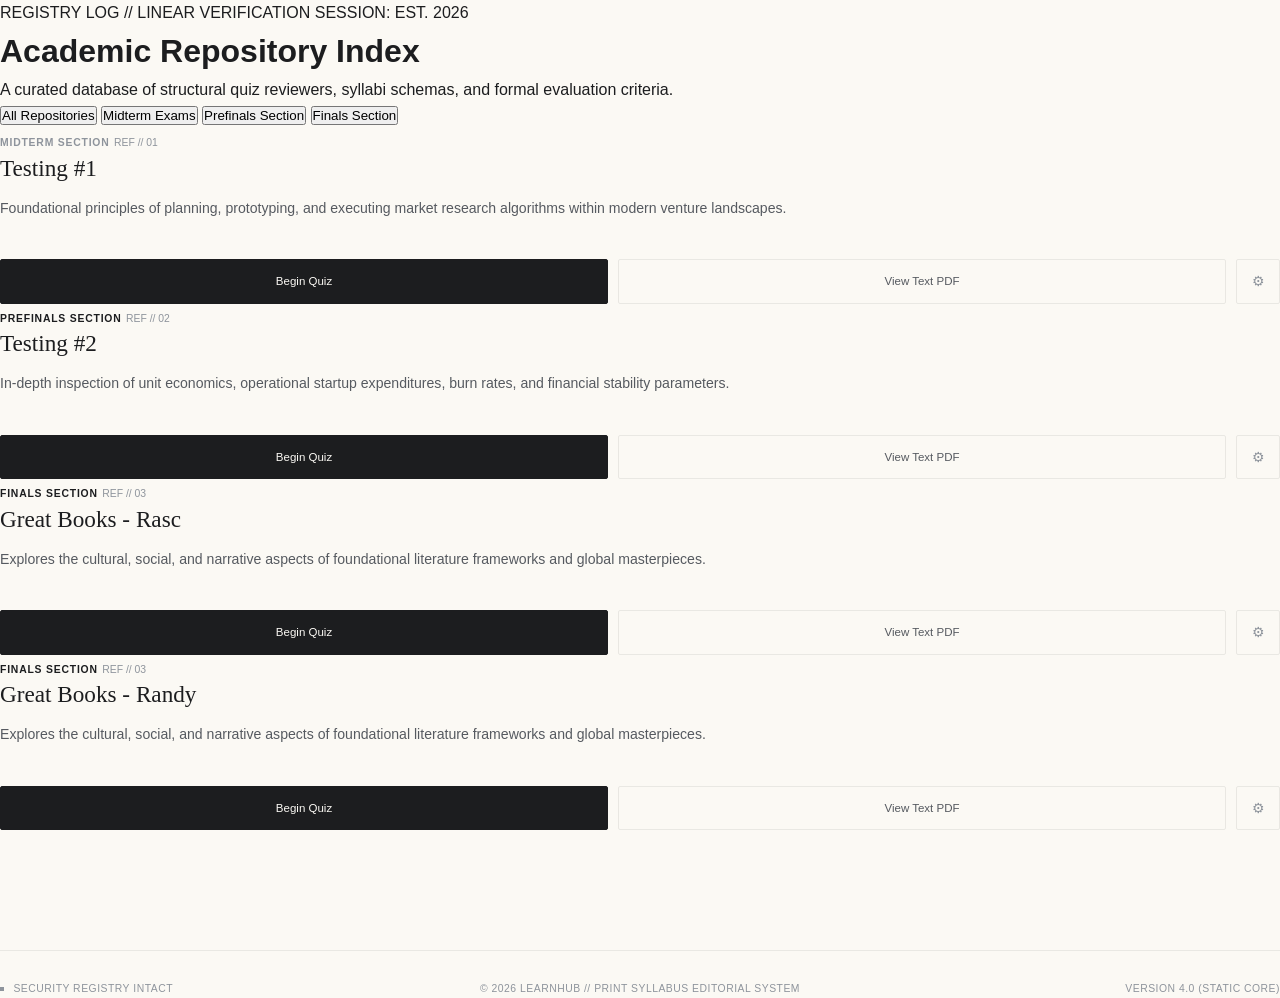
==== commit 5255ba1b: "Refactor index.html for improved structure and content Updated the structure and content of the inde" ====
--- a/index.html
+++ b/index.html
@@ -27,263 +27,84 @@
         </div>
     </div>
 
-    <div class="paper-wrapper">
-        <header class="paper-header">
-            <div class="header-top-row">
-                <span class="meta-stamp">ARCHIVE COLLECTION // SY 2025-2026</span>
-                <span class="meta-stamp status">SYSTEM STATUS: READY</span>
+    <div class="hub-container">
+        <header class="hub-header">
+            <div class="header-top">
+                <span class="system-tag">REGISTRY LOG // LINEAR VERIFICATION</span>
+                <span class="date-tag">SESSION: EST. 2026</span>
             </div>
+            <h1 class="hub-title">Academic Repository Index</h1>
+            <p class="hub-subtitle">A curated database of structural quiz reviewers, syllabi schemas, and formal evaluation criteria.</p>
             
-            <h1 class="brand-heading">Learn<span>Hub</span></h1>
-            <p class="brand-description">A minimal, structured reading space for academic evaluation modules and comprehensive examination review indices.</p>
+            <nav class="filter-deck">
+                <button class="filter-btn active" onclick="filterSyllabiClassification('all')">All Repositories</button>
+                <button class="filter-btn" onclick="filterSyllabiClassification('midterm')">Midterm Exams</button>
+                <button class="filter-btn" onclick="filterSyllabiClassification('prefinals')">Prefinals Section</button>
+                <button class="filter-btn" onclick="filterSyllabiClassification('finals')">Finals Section</button>
+            </nav>
+        </header>
+
+        <main class="document-shelf" id="documentShelf">
             
-            <div class="search-section">
-                <div class="search-field-frame">
-                    <input type="text" id="searchInput" placeholder="Type to search modules (e.g. Software Design, Ethics)..." onkeyup="filterCards()">
-                    <span class="search-indicator-dot"></span>
+            <div class="document-sheet midterm-card">
+                <div class="sheet-header">
+                    <span class="classification-tag midterm">Midterm Section</span>
+                    <span class="serial-no">REF // 01</span>
+                </div>
+                <div class="sheet-body">
+                    <h3>Testing #1</h3>
+                    <p>Foundational principles of planning, prototyping, and executing market research algorithms within modern venture landscapes.</p>
+                </div>
+                <div class="sheet-controls split">
+                    <a href="TECHNO-PREFI/quiz_techno.html" class="sheet-btn primary-action">Begin Quiz</a>
+                    <a href="assets/pdf/techno-mid.pdf" target="_blank" class="sheet-btn standard-action">View Text PDF</a>
+                    <button class="sheet-btn icon-action" onclick="toggleMenu('Technopreneurship')">⚙</button>
                 </div>
             </div>
 
-            <div class="navigation-tabs">
-                <button class="tab-pill active" onclick="filterTerm('all')">All Syllabi</button>
-                <button class="tab-pill" onclick="filterTerm('midterm')">Midterm Units</button>
-                <button class="tab-pill" onclick="filterTerm('prefinals')">Prefinal Units</button>
-                <button class="tab-pill" onclick="filterTerm('finals')">Final Units</button>
-            </div>
-        </header>
-
-        <main class="document-matrix" id="subjectGrid">
-
-            <div class="quiz-sheet-card prefinals-card">
-                <div class="sheet-meta">
-                    <span class="classification-tag prefi">Prefinals Section</span>
-                    <span class="serial-no">REF // 01</span>
+            <div class="document-sheet prefinals-card">
+                <div class="sheet-header">
+                    <span class="classification-tag prefinals">Prefinals Section</span>
+                    <span class="serial-no">REF // 02</span>
                 </div>
                 <div class="sheet-body">
-                    <h3>Software Design</h3>
-                    <p>Explores the key details and aspects of software design principles, pattern workflows, and structural system paradigms.</p>
+                    <h3>Testing #2</h3>
+                    <p>In-depth inspection of unit economics, operational startup expenditures, burn rates, and financial stability parameters.</p>
                 </div>
-                <div class="sheet-controls unified">
-                    <a href="Software-Design-Prefi/sd-prefi.html" class="sheet-btn primary-action">Begin Examination</a>
-                    <button class="sheet-btn icon-action" onclick="toggleMenu('Software Design')">⚙</button>
+                <div class="sheet-controls split">
+                    <a href="TECHNO-PREFI/quiz_techno.html" class="sheet-btn primary-action">Begin Quiz</a>
+                    <a href="assets/pdf/techno-pre.pdf" target="_blank" class="sheet-btn standard-action">View Text PDF</a>
+                    <button class="sheet-btn icon-action" onclick="toggleMenu('Business Modeling')">⚙</button>
                 </div>
             </div>
 
-            <div class="quiz-sheet-card prefinals-card">
-                <div class="sheet-meta">
-                    <span class="classification-tag prefi">Prefinals Section</span>
-                    <span class="serial-no">REF // 02</span>
-                </div>
-                <div class="sheet-body">
-                    <h3>Engineering Data Analysis</h3>
-                    <p>Explores the key details and aspects of engineering data analysis, experimental probability distribution, and statistical metrics.</p>
-                </div>
-                <div class="sheet-controls unified">
-                    <a href="EDA-PREFI/eda-mid.html" class="sheet-btn primary-action">Begin Examination</a>
-                    <button class="sheet-btn icon-action" onclick="toggleMenu('Engineering Data Analysis')">⚙</button>
-                </div>
-            </div>
-
-            <div class="quiz-sheet-card prefinals-card">
-                <div class="sheet-meta">
-                    <span class="classification-tag prefi">Prefinals Section</span>
+            <div class="document-sheet finals-card">
+                <div class="sheet-header">
+                    <span class="classification-tag finals">Finals Section</span>
                     <span class="serial-no">REF // 03</span>
                 </div>
                 <div class="sheet-body">
-                    <h3>Object Oriented Programming</h3>
-                    <p>Explores the key details and aspects of object-oriented programming concepts, abstraction layers, encapsulation, and practices.</p>
-                </div>
-                <div class="sheet-controls unified">
-                    <a href="OOP-PREFI/oop-prefi.html" class="sheet-btn primary-action">Begin Examination</a>
-                    <button class="sheet-btn icon-action" onclick="toggleMenu('Object Oriented Programming')">⚙</button>
-                </div>
-            </div>
-
-            <div class="quiz-sheet-card prefinals-card">
-                <div class="sheet-meta">
-                    <span class="classification-tag prefi">Prefinals Section</span>
-                    <span class="serial-no">REF // 04</span>
-                </div>
-                <div class="sheet-body">
-                    <h3>Fundamentals of Electronics Circuits</h3>
-                    <p>Explores the key details and aspects of electronics circuits, semiconductor diode metrics, and load networks.</p>
-                </div>
-                <div class="sheet-controls unified">
-                    <a href="FOEC2-PREFI/foec2.html" class="sheet-btn primary-action">Begin Examination</a>
-                    <button class="sheet-btn icon-action" onclick="toggleMenu('Fundamentals of Electronics Circuits')">⚙</button>
-                </div>
-            </div>
-
-            <div class="quiz-sheet-card prefinals-card">
-                <div class="sheet-meta">
-                    <span class="classification-tag prefi">Prefinals Section</span>
-                    <span class="serial-no">REF // 05</span>
-                </div>
-                <div class="sheet-body">
-                    <h3>Numerical Methods</h3>
-                    <p>Mathematical approximation techniques, iterative processing, and algorithmic formulations for engineering computations.</p>
-                </div>
-                <div class="sheet-controls unified">
-                    <a href="Numerical-Method-Prefi/numerical-methods.html" class="sheet-btn primary-action">Begin Examination</a>
-                    <button class="sheet-btn icon-action" onclick="toggleMenu('Numerical Methods')">⚙</button>
-                </div>
-            </div>
-
-            <div class="quiz-sheet-card prefinals-card">
-                <div class="sheet-meta">
-                    <span class="classification-tag prefi">Prefinals Section</span>
-                    <span class="serial-no">REF // 06</span>
-                </div>
-                <div class="sheet-body">
-                    <h3>Ethics</h3>
-                    <p>Examines the principles of bioethics, focusing on the ethical issues in healthcare, medical decision-making, patient rights, AI ethics, and Ethical Communication.</p>
-                </div>
-                <div class="sheet-controls split">
-                    <a href="ETHICS-PREFI/ethics3.html" class="sheet-btn primary-action">Begin Quiz</a>
-                    <a href="assets/pdf/ethics-prefi.pdf" target="_blank" class="sheet-btn standard-action">View Text PDF</a>
-                    <button class="sheet-btn icon-action" onclick="toggleMenu('Ethics')">⚙</button>
-                </div>
-            </div>
-
-            <div class="quiz-sheet-card prefinals-card">
-                <div class="sheet-meta">
-                    <span class="classification-tag prefi">Prefinals Section</span>
-                    <span class="serial-no">REF // 07</span>
-                </div>
-                <div class="sheet-body">
-                    <h3>Philippine Popular Culture</h3>
-                    <p>Explores the cultural, media, social representations, and historical aspects of modern Philippine popular culture transformations.</p>
-                </div>
-                <div class="sheet-controls split">
-                    <a href="PPC-PREFI/ppc3.html" class="sheet-btn primary-action">Begin Quiz</a>
-                    <a href="assets/pdf/ppc-prefi.pdf" target="_blank" class="sheet-btn standard-action">View Text PDF</a>
-                    <button class="sheet-btn icon-action" onclick="toggleMenu('Philippine Popular Culture')">⚙</button>
-                </div>
-            </div>
-
-            <div class="quiz-sheet-card prefinals-card">
-                <div class="sheet-meta">
-                    <span class="classification-tag prefi">Prefinals Section</span>
-                    <span class="serial-no">REF // 08</span>
-                </div>
-                <div class="sheet-body">
-                    <h3>Great Books</h3>
+                    <h3>Great Books - Rasc</h3>
                     <p>Explores the cultural, social, and narrative aspects of foundational literature frameworks and global masterpieces.</p>
                 </div>
                 <div class="sheet-controls split">
-                    <a href="GB-PREFI/gb3.html" class="sheet-btn primary-action">Begin Quiz</a>
-                    <a href="assets/pdf/gb-prefi.pdf" target="_blank" class="sheet-btn standard-action">View Text PDF</a>
+                    <a href="GB-F/quiz_gb.html" class="sheet-btn primary-action">Begin Quiz</a>
+                    <a href="assets/pdf/gb-f.pdf" target="_blank" class="sheet-btn standard-action">View Text PDF</a>
                     <button class="sheet-btn icon-action" onclick="toggleMenu('Great Books')">⚙</button>
                 </div>
             </div>
 
-            <div class="quiz-sheet-card prefinals-card">
-                <div class="sheet-meta">
-                    <span class="classification-tag prefi">Prefinals Section</span>
-                    <span class="serial-no">REF // 09</span>
+            <div class="document-sheet finals-card">
+                <div class="sheet-header">
+                    <span class="classification-tag finals">Finals Section</span>
+                    <span class="serial-no">REF // 03</span>
                 </div>
                 <div class="sheet-body">
-                    <h3>Technopreneurship</h3>
-                    <p>Explores the business architecture dynamics, high-tech engineering venture tracking, and aspects of technopreneurship.</p>
-                </div>
-                <div class="sheet-controls split">
-                    <a href="TECHNO-PREFI/quiz_techno.html" class="sheet-btn primary-action">Begin Quiz</a>
-                    <a href="assets/pdf/techno-prefi.pdf" target="_blank" class="sheet-btn standard-action">View Text PDF</a>
-                    <button class="sheet-btn icon-action" onclick="toggleMenu('Technopreneurship')">⚙</button>
-                </div>
-            </div>
-            
-            <div class="quiz-sheet-card midterm-card">
-                <div class="sheet-meta">
-                    <span class="classification-tag midterm">Midterm Section</span>
-                    <span class="serial-no">REF // 10</span>
-                </div>
-                <div class="sheet-body">
-                    <h3>Great Books (Midterm Focus)</h3>
-                    <p>Exploring classical literature structures, archetypal analyses, and world-changing narratives.</p>
-                </div>
-                <div class="sheet-controls split">
-                    <a href="Great-Books-Mid/GB.html" class="sheet-btn primary-action">Begin Quiz</a>
-                    <a href="assets/pdf/gb-mid.pdf" target="_blank" class="sheet-btn standard-action">View Text PDF</a>
-                    <button class="sheet-btn icon-action" onclick="toggleMenu('Great Books')">⚙</button>
-                </div>
-            </div>
-
-            <div class="quiz-sheet-card midterm-card">
-                <div class="sheet-meta">
-                    <span class="classification-tag midterm">Midterm Section</span>
-                    <span class="serial-no">REF // 11</span>
-                </div>
-                <div class="sheet-body">
-                    <h3>Numerical Methods (Midterm Focus)</h3>
-                    <p>Mathematical algorithms, error evaluations, root-finding methods, and linear engineering operations.</p>
-                </div>
-                <div class="sheet-controls split">
-                    <a href="Numerical-Method-Mid/numerical-methods.html" class="sheet-btn primary-action">Begin Quiz</a>
-                    <a href="assets/pdf/nm-mid.pdf" target="_blank" class="sheet-btn standard-action">View Text PDF</a>
-                    <button class="sheet-btn icon-action" onclick="toggleMenu('Numerical Methods')">⚙</button>
-                </div>
-            </div>
-
-            <div class="quiz-sheet-card midterm-card">
-                <div class="sheet-meta">
-                    <span class="classification-tag midterm">Midterm Section</span>
-                    <span class="serial-no">REF // 12</span>
-                </div>
-                <div class="sheet-body">
-                    <h3>Fundamentals of Electronics Circuits</h3>
-                    <p>Circuit node analysis, operational amplifier parameters, and semiconductor devices.</p>
-                </div>
-                <div class="sheet-controls split">
-                    <a href="FOEC2-Mid/foec2.html" class="sheet-btn primary-action">Begin Quiz</a>
-                    <a href="assets/pdf/foec-mid.pdf" target="_blank" class="sheet-btn standard-action">View Text PDF</a>
-                    <button class="sheet-btn icon-action" onclick="toggleMenu('Fundamentals of Electronics Circuits')">⚙</button>
-                </div>
-            </div>
-
-            <div class="quiz-sheet-card midterm-card">
-                <div class="sheet-meta">
-                    <span class="classification-tag midterm">Midterm Section</span>
-                    <span class="serial-no">REF // 13</span>
-                </div>
-                <div class="sheet-body">
-                    <h3>Engineering Data Analysis</h3>
-                    <p>Statistical processing parameters, regression arrays, and engineering data calculation modes.</p>
-                </div>
-                <div class="sheet-controls split">
-                    <a href="EDA-Mid/eda-mid.html" class="sheet-btn primary-action">Begin Quiz</a>
-                    <a href="assets/pdf/eda-mid.pdf" target="_blank" class="sheet-btn standard-action">View Text PDF</a>
-                    <button class="sheet-btn icon-action" onclick="toggleMenu('Data Analysis')">⚙</button>
-                </div>
-            </div>
-
-            <div class="quiz-sheet-card midterm-card">
-                <div class="sheet-meta">
-                    <span class="classification-tag midterm">Midterm Section</span>
-                    <span class="serial-no">REF // 14</span>
-                </div>
-                <div class="sheet-body">
-                    <h3>Software Design (Midterm Focus)</h3>
-                    <p>Object-oriented models, behavioral structures, design patterns, and systemic blueprint specifications.</p>
-                </div>
-                <div class="sheet-controls split">
-                    <a href="Software-Design-Mid/sd-mid.html" class="sheet-btn primary-action">Begin Quiz</a>
-                    <a href="assets/pdf/sd-mid.pdf" target="_blank" class="sheet-btn standard-action">View Text PDF</a>
-                    <button class="sheet-btn icon-action" onclick="toggleMenu('Software Design')">⚙</button>
-                </div>
-            </div>
-
-            <div class="quiz-sheet-card finals-card">
-                <div class="sheet-meta">
-                    <span class="classification-tag finals">Finals Section</span>
-                    <span class="serial-no">REF // 01</span>
-                </div>
-                <div class="sheet-body">
-                    <h3>Great Books</h3>
+                    <h3>Great Books - Randy</h3>
                     <p>Explores the cultural, social, and narrative aspects of foundational literature frameworks and global masterpieces.</p>
                 </div>
                 <div class="sheet-controls split">
-                    <a href="GB-F/gb3.html" class="sheet-btn primary-action">Begin Quiz</a>
+                    <a href="GB-F/quiz_gb.html" class="sheet-btn primary-action">Begin Quiz</a>
                     <a href="assets/pdf/gb-f.pdf" target="_blank" class="sheet-btn standard-action">View Text PDF</a>
                     <button class="sheet-btn icon-action" onclick="toggleMenu('Great Books')">⚙</button>
                 </div>
--- a/hub-style.css
+++ b/hub-style.css
@@ -1,335 +1,455 @@
-/* --- SYSTEM RESET & UTILS --- */
-::-webkit-scrollbar { display: none; }
-html { 
-    -ms-overflow-style: none; 
-    scrollbar-width: none; 
-}
-
+/* --- ARTISAN TYPOGRAPHY & DESIGN SYSTEM VARIABLE MATRIX --- */
 :root {
-    --bg: #05070a;
-    --accent: #00f2ff;
-    --accent-rgb: 0, 242, 255;
-    --card-bg: rgba(255, 255, 255, 0.03);
-    --text: #e2e8f0;
-    --border: rgba(255, 255, 255, 0.08);
-}
-
-* { box-sizing: border-box; margin: 0; padding: 0; }
+    /* Adaptive Color Profile - Light Warm Book Stock Paper Style */
+    --paper-base: #fbf9f4;
+    --paper-card: #f6f3eb;
+    --paper-card-hover: #f1ede1;
+    --ink-main: #1c1d1f;
+    --ink-muted: #565a60;
+    --ink-subtle: #8e949c;
+    --line-border: rgba(28, 29, 31, 0.08);
+    --line-border-active: rgba(28, 29, 31, 0.25);
+    
+    /* Layout Constants */
+    --font-serif: 'Playfair Display', Georgia, serif;
+    --font-sans: 'Inter', -apple-system, BlinkMacSystemFont, sans-serif;
+    --transition-smooth: all 0.35s cubic-bezier(0.16, 1, 0.3, 1);
+}
+
+/* Native Mechanical Dark Mode Override - Luxury Ink Velvet Stock */
+@media (prefers-color-scheme: dark) {
+    :root {
+        --paper-base: #0f1011;
+        --paper-card: #151719;
+        --paper-card-hover: #1c1f22;
+        --ink-main: #f3f4f6;
+        --ink-muted: #a1a8b3;
+        --ink-subtle: #626973;
+        --line-border: rgba(243, 244, 246, 0.07);
+        --line-border-active: rgba(243, 244, 246, 0.25);
+    }
+}
+
+/* --- FOUNDATION RESET STRUCTURE --- */
+* {
+    box-sizing: border-box;
+    margin: 0;
+    padding: 0;
+}
+
+::-webkit-scrollbar {
+    display: none; /* Maintains pristine publication aesthetic */
+}
+
+html {
+    -ms-overflow-style: none;
+    scrollbar-width: none;
+    scroll-behavior: smooth;
+}
 
 body {
-    background-color: var(--bg);
-    color: var(--text);
-    font-family: 'Space Grotesk', sans-serif;
+    background-color: var(--paper-base);
+    color: var(--ink-main);
+    font-family: var(--font-sans);
+    line-height: 1.6;
     overflow-x: hidden;
     min-height: 100vh;
-}
-
-#bg-animation {
-    position: fixed;
-    top: 0; left: 0;
-    width: 100%; height: 100%;
-    z-index: -1;
-    opacity: 0.4;
-}
-
-.hub-container {
-    max-width: 1200px;
+    transition: background-color 0.4s ease, color 0.4s ease;
+}
+
+/* --- TACTILE PRINT WRAPPER HUB --- */
+.paper-wrapper {
+    max-width: 1250px;
     margin: 0 auto;
-    padding: 60px 20px 20px;
+    padding: 100px 32px 60px;
     min-height: 100vh;
     display: flex;
     flex-direction: column;
 }
 
-/* LOADER */
-
-#loader {
+/* --- DISCRETE ASYNC APP LOADERS --- */
+#loader, .quiz-overlay {
     position: fixed;
     inset: 0;
-    background: var(--bg);
-    z-index: 9999;
+    background: var(--paper-base);
+    z-index: 99999;
     display: flex;
     justify-content: center;
     align-items: center;
-    transition: opacity 0.8s ease;
-}
-.loading-bar {
-    width: 200px;
-    height: 2px;
-    background: rgba(255,255,255,0.1);
-    margin-top: 10px;
-}
-.loading-bar .fill {
-    height: 100%;
-    width: 0;
-    background: var(--accent);
-    animation: load 1.5s forwards;
-}
-@keyframes load { to { width: 100%; } }
-
-/* --- QUIZ TRANSITION LOADER --- */
-.quiz-loader-overlay {
-    position: fixed;
-    top: 0;
-    left: 0;
-    width: 100%;
-    height: 100%;
-    background: var(--bg);
-    display: none; /* Hidden by default */
-    justify-content: center;
-    align-items: center;
-    z-index: 10000;
+    transition: opacity 0.4s cubic-bezier(0.16, 1, 0.3, 1);
 }
 
 .loader-content {
     text-align: center;
-    width: 300px;
-}
-
-.loading-bar {
-    height: 2px;
+    width: 200px;
+}
+
+.loader-title {
+    font-family: var(--font-serif);
+    font-size: 1.2rem;
+    font-weight: 600;
+    letter-spacing: 4px;
+    color: var(--ink-main);
+    margin-bottom: 20px;
+}
+
+.loader-line-bar {
     width: 100%;
-    background: rgba(255, 255, 255, 0.1);
-    margin: 20px 0;
+    height: 1px;
+    background: var(--line-border);
     position: relative;
     overflow: hidden;
 }
 
-.loading-fill {
+.fill-line {
     position: absolute;
     height: 100%;
     width: 0%;
-    background: var(--accent);
-    box-shadow: 0 0 15px var(--accent);
-    animation: quizLoad 1.5s ease-in-out forwards;
-}
-
-.loader-sub {
-    color: #64748b;
-    font-size: 0.7rem;
-    letter-spacing: 2px;
+    background: var(--ink-main);
+    left: 0;
+    top: 0;
+    animation: lineInit 1.4s cubic-bezier(0.65, 0, 0.35, 1) forwards;
+}
+
+@keyframes lineInit { to { width: 100%; } }
+
+/* QUIZ RECOVERY OVERLAY BLOCK */
+.quiz-overlay {
+    background: rgba(var(--paper-base), 0.92);
+    backdrop-filter: blur(8px);
+    opacity: 0;
+    display: none;
+}
+
+.quiz-overlay-box {
+    text-align: center;
+    max-width: 400px;
+    padding: 40px;
+}
+
+.spinner {
+    width: 24px;
+    height: 24px;
+    border: 1px solid var(--line-border);
+    border-top-color: var(--ink-main);
+    border-radius: 50%;
+    margin: 0 auto 24px;
+    animation: rotateSpin 0.8s linear infinite;
+}
+
+@keyframes rotateSpin { to { transform: rotate(360deg); } }
+
+.overlay-title {
+    font-family: var(--font-serif);
+    font-size: 1.4rem;
+    font-style: italic;
+    margin-bottom: 12px;
+}
+
+.overlay-subtitle {
+    color: var(--ink-muted);
+    font-size: 0.82rem;
+    letter-spacing: 0.2px;
+}
+
+/* --- EDITORIAL HEADER CONSOLE --- */
+.paper-header {
+    margin-bottom: 90px;
+    border-bottom: 1px dashed var(--line-border);
+    padding-bottom: 40px;
+}
+
+.header-top-row {
+    display: flex;
+    justify-content: space-between;
+    align-items: center;
+    margin-bottom: 40px;
+}
+
+.meta-stamp {
+    font-size: 0.68rem;
+    font-weight: 500;
+    letter-spacing: 1.5px;
+    color: var(--ink-subtle);
     text-transform: uppercase;
 }
 
-@keyframes quizLoad {
-    0% { width: 0%; }
-    100% { width: 100%; }
-}
-
-/* --- HEADER & SEARCH --- */
-header { text-align: center; margin-bottom: 80px; }
-
-.badge {
-    display: inline-block;
-    padding: 6px 16px;
-    background: rgba(var(--accent-rgb), 0.1);
-    color: var(--accent);
-    border: 1px solid var(--accent);
-    border-radius: 4px;
-    font-size: 0.7rem;
-    font-weight: 700;
-    letter-spacing: 3px;
-    margin-bottom: 20px;
-    text-transform: uppercase;
-}
-
-h1 { font-size: 4rem; letter-spacing: -2px; margin-bottom: 10px; }
-h1 span { color: var(--accent); text-shadow: 0 0 30px rgba(var(--accent-rgb), 0.4); }
-.subtitle { color: #64748b; font-size: 0.9rem; letter-spacing: 1px; text-transform: uppercase; }
-
-.search-wrapper {
+.meta-stamp.status {
+    border-left: 1px solid var(--line-border);
+    padding-left: 14px;
+}
+
+.brand-heading {
+    font-family: var(--font-serif);
+    font-size: 4.2rem;
+    font-weight: 500;
+    letter-spacing: -1.5px;
+    line-height: 1.05;
+    margin-bottom: 24px;
+}
+
+.brand-heading span {
+    font-weight: 300;
+    font-style: italic;
+    color: var(--ink-muted);
+}
+
+.brand-description {
+    font-family: var(--font-serif);
+    font-size: 1.15rem;
+    font-style: italic;
+    color: var(--ink-muted);
+    max-width: 650px;
+    line-height: 1.65;
+}
+
+/* CLEAN INPUT BOX MODEL */
+.search-section {
+    margin-top: 50px;
+    max-width: 500px;
+}
+
+.search-field-frame {
     position: relative;
-    max-width: 550px;
-    margin: 50px auto 0;
+    display: flex;
+    align-items: center;
 }
 
 #searchInput {
     width: 100%;
-    padding: 18px 30px;
-    background: rgba(255, 255, 255, 0.03);
-    border: 1px solid var(--border);
-    border-radius: 12px;
-    color: white;
-    font-family: inherit;
-    font-size: 1rem;
-    backdrop-filter: blur(20px);
-    transition: all 0.4s ease;
-    z-index: 2;
-    position: relative;
+    padding: 14px 40px 14px 0px;
+    background: transparent;
+    border: none;
+    border-bottom: 1px solid var(--line-border);
+    color: var(--ink-main);
+    font-family: var(--font-sans);
+    font-size: 0.95rem;
+    transition: var(--transition-smooth);
 }
 
 #searchInput:focus {
     outline: none;
-    border-color: var(--accent);
-    background: rgba(255, 255, 255, 0.07);
-    box-shadow: 0 0 30px rgba(var(--accent-rgb), 0.15);
-}
-
-.search-glow {
+    border-bottom-color: var(--ink-main);
+}
+
+.search-indicator-dot {
     position: absolute;
-    top: 0; left: 0;
-    width: 100%; height: 100%;
-    background: radial-gradient(circle at var(--x, 50%) var(--y, 50%), rgba(var(--accent-rgb), 0.2) 0%, transparent 60%);
-    pointer-events: none;
-    border-radius: 12px;
-    opacity: 0;
-    transition: opacity 0.3s;
-    z-index: 1;
-}
-
-#searchInput:focus + .search-glow { opacity: 1; }
-
-/* --- FILTER TABS --- */
-.filter-tabs {
-    display: flex;
-    justify-content: center;
-    gap: 15px;
-    margin: 30px auto 0;
-}
-
-.filter-btn {
-    background: rgba(255, 255, 255, 0.03);
-    border: 1px solid var(--border);
-    color: #64748b;
-    padding: 8px 20px;
-    border-radius: 6px;
-    font-family: inherit;
+    right: 4px;
+    width: 5px;
+    height: 5px;
+    background: var(--ink-subtle);
+    border-radius: 50%;
+}
+
+/* NAVIGATION PILL ARCHITECTURE */
+.navigation-tabs {
+    display: flex;
+    gap: 28px;
+    margin-top: 45px;
+}
+
+.tab-pill {
+    background: transparent;
+    border: none;
+    color: var(--ink-subtle);
+    font-family: var(--font-sans);
     font-size: 0.8rem;
-    font-weight: 700;
+    font-weight: 500;
     text-transform: uppercase;
     letter-spacing: 1px;
     cursor: pointer;
-    transition: all 0.3s ease;
-}
-
-.filter-btn:hover {
-    color: var(--text);
-    border-color: rgba(255, 255, 255, 0.2);
-}
-
-.filter-btn.active {
-    background: rgba(var(--accent-rgb), 0.1);
-    border-color: var(--accent);
-    color: var(--accent);
-    box-shadow: 0 0 15px rgba(var(--accent-rgb), 0.1);
-}
-
-/* --- SUBJECT GRID & CARDS shi --- */
-.subject-grid {
+    padding-bottom: 6px;
+    position: relative;
+    transition: color 0.25s ease;
+}
+
+.tab-pill:hover {
+    color: var(--ink-main);
+}
+
+.tab-pill.active {
+    color: var(--ink-main);
+}
+
+.tab-pill.active::after {
+    content: '';
+    position: absolute;
+    bottom: 0;
+    left: 0;
+    width: 100%;
+    height: 1px;
+    background: var(--ink-main);
+}
+
+/* --- THE SHEET SYSTEM COMPONENT GRID --- */
+.document-matrix {
     display: grid;
-    grid-template-columns: repeat(auto-fit, minmax(340px, 1fr));
-    gap: 30px;
+    grid-template-columns: repeat(auto-fill, minmax(360px, 1fr));
+    gap: 32px;
     flex-grow: 1;
 }
 
-.subject-card {
-    background: linear-gradient(145deg, rgba(255,255,255,0.04) 0%, rgba(255,255,255,0.01) 100%);
-    padding: 40px;
-    border-radius: 24px;
-    border: 1px solid var(--border);
+/* INDIVIDUAL LITERARY REVIEWER CARDS (NO MOTION Near CURSOR EFFECTS) */
+.quiz-sheet-card {
+    background: var(--paper-card);
+    border: 1px solid var(--line-border);
+    border-radius: 4px; /* Crisp structural book corners */
+    padding: 36px;
     display: flex;
     flex-direction: column;
-    position: relative;
-    overflow: hidden;
-    backdrop-filter: blur(10px);
-    transition: 0.4s cubic-bezier(0.23, 1, 0.32, 1);
-}
-
-.subject-card:hover {
-    border-color: rgba(var(--accent-rgb), 0.4);
-    background: rgba(255,255,255,0.06);
-    transform: translateY(-8px);
-}
-
-/* Stencil Number Style */
-.card-icon {
-    font-size: 6rem;
-    font-weight: 900;
-    position: absolute;
-    top: -15px; right: -10px;
-    pointer-events: none;
-    color: transparent;
-    -webkit-text-stroke: 1px rgba(var(--accent-rgb), 0.1);
-    font-family: serif;
-    font-style: italic;
-    transition: 0.5s ease;
-}
-
-.subject-card:hover .card-icon {
-    -webkit-text-stroke: 1px rgba(var(--accent-rgb), 0.4);
-    transform: scale(1.1) rotate(-5deg);
-}
-
-.subject-code {
-    color: var(--accent);
-    font-size: 0.75rem;
-    font-weight: 700;
-    letter-spacing: 2px;
-}
-
-.subject-card h3 { font-size: 1.7rem; margin: 15px 0 10px; }
-.subject-card p { color: #94a3b8; font-size: 0.95rem; line-height: 1.6; margin-bottom: 30px; flex-grow: 1;}
-
-/* --- ACTION BUTTONS --- */
-.card-actions {
+    justify-content: space-between;
+    transition: var(--transition-smooth);
+}
+
+/* Lightweight static scale-free transition to ensure performance is maintained */
+.quiz-sheet-card:hover {
+    background: var(--paper-card-hover);
+    border-color: var(--line-border-active);
+}
+
+.sheet-meta {
+    display: flex;
+    justify-content: space-between;
+    align-items: center;
+    margin-bottom: 30px;
+}
+
+.classification-tag {
+    font-size: 0.65rem;
+    font-weight: 600;
+    text-transform: uppercase;
+    letter-spacing: 0.8px;
+}
+
+.classification-tag.prefi { color: #856404; }
+@media (prefers-color-scheme: dark) { .classification-tag.prefi { color: #e5c158; } }
+
+.classification-tag.midterm { color: var(--ink-subtle); }
+
+.serial-no {
+    font-size: 0.65rem;
+    color: var(--ink-subtle);
+    font-family: var(--font-sans);
+}
+
+.sheet-body h3 {
+    font-family: var(--font-serif);
+    font-size: 1.45rem;
+    font-weight: 500;
+    line-height: 1.25;
+    margin-bottom: 14px;
+}
+
+.sheet-body p {
+    color: var(--ink-muted);
+    font-size: 0.88rem;
+    line-height: 1.6;
+    margin-bottom: 40px;
+}
+
+/* --- CRISP ACTION SYSTEM CONTROLS --- */
+.sheet-controls {
     display: grid;
-    grid-template-columns: 1.2fr 1fr 50px;
     gap: 10px;
-    border-top: 1px solid var(--border);
-    padding-top: 20px;
-}
-
-.action-btn {
+    width: 100%;
+}
+
+.sheet-controls.unified { grid-template-columns: 1fr 44px; }
+.sheet-controls.split { grid-template-columns: 1fr 1fr 44px; }
+
+.sheet-btn {
+    font-family: var(--font-sans);
+    font-size: 0.72rem;
+    font-weight: 500;
+    padding: 12px 10px;
+    border-radius: 2px;
+    text-align: center;
     text-decoration: none;
-    font-size: 0.7rem;
-    font-weight: 700;
-    text-transform: uppercase;
-    letter-spacing: 1px;
-    padding: 12px 5px;
-    border-radius: 8px;
-    text-align: center;
-    transition: 0.3s;
-    border: 1px solid rgba(255, 255, 255, 0.05);
-    background: rgba(255, 255, 255, 0.02);
-    color: var(--text);
+    transition: var(--transition-smooth);
     cursor: pointer;
 }
 
-.action-btn.quiz:hover {
-    background: rgba(var(--accent-rgb), 0.1);
-    border-color: var(--accent);
-    color: var(--accent);
-    box-shadow: 0 0 15px rgba(var(--accent-rgb), 0.2);
-}
-
-.action-btn.pdf:hover {
-    background: rgba(255, 255, 255, 0.1);
-    border-color: #fff;
-}
-
-.action-btn.more:hover {
-    background: var(--accent);
-    color: #000;
-}
-
-/* --- FOOTER --- */
-.hub-footer { margin-top: 100px; padding-bottom: 40px; }
-.footer-line {
-    height: 1px; width: 100%;
-    background: linear-gradient(90deg, transparent, var(--border), transparent);
+.primary-action {
+    background: var(--ink-main);
+    border: 1px solid var(--ink-main);
+    color: var(--paper-base);
+}
+.primary-action:hover {
+    opacity: 0.88;
+}
+
+.standard-action {
+    background: transparent;
+    border: 1px solid var(--line-border);
+    color: var(--ink-muted);
+}
+.standard-action:hover {
+    border-color: var(--ink-main);
+    color: var(--ink-main);
+}
+
+.icon-action {
+    background: transparent;
+    border: 1px solid var(--line-border);
+    color: var(--ink-subtle);
+    display: flex;
+    align-items: center;
+    justify-content: center;
+    font-size: 0.9rem;
+}
+.icon-action:hover {
+    border-color: var(--ink-main);
+    color: var(--ink-main);
+}
+
+/* --- FOOTER JOURNAL SPECIFICATIONS --- */
+.sheet-footer {
+    margin-top: 120px;
+}
+
+.footer-meta-line {
+    height: 1px;
+    width: 100%;
+    background: var(--line-border);
     margin-bottom: 30px;
 }
-.footer-content {
-    display: flex; justify-content: space-between; align-items: center;
-    color: #475569; font-size: 0.7rem; font-weight: 700;
-}
-.status-dot {
-    display: inline-block; width: 6px; height: 6px;
-    background: #22c55e; border-radius: 50%;
-    margin-right: 8px; box-shadow: 0 0 10px #22c55e;
-}
-
-@media (max-width: 768px) {
-    h1 { font-size: 2.8rem; }
-    .footer-content { flex-direction: column; gap: 15px; }
-}
+
+.footer-layout {
+    display: grid;
+    grid-template-columns: 1fr auto 1fr;
+    align-items: center;
+    font-size: 0.65rem;
+    color: var(--ink-subtle);
+    letter-spacing: 0.5px;
+}
+
+.ledger-mark {
+    display: inline-block;
+    width: 4px;
+    height: 4px;
+    background: var(--ink-subtle);
+    margin-right: 6px;
+    vertical-align: middle;
+}
+
+.foot-col.center { text-align: center; }
+.foot-col.right { text-align: right; }
+
+/* --- SYSTEM ADAPTIVE VIEWPORTS --- */
+@media (max-width: 900px) {
+    .footer-layout {
+        grid-template-columns: 1fr;
+        gap: 16px;
+    }
+    .foot-col, .foot-col.center, .foot-col.right {
+        text-align: center;
+    }
+}
+
+@media (max-width: 650px) {
+    .paper-wrapper { padding-top: 60px; }
+    .brand-heading { font-size: 3rem; }
+    .document-matrix { grid-template-columns: 1fr; }
+    .sheet-controls.split { grid-template-columns: 1fr 44px; }
+    .standard-action { display: none; } /* Drop redundant PDF action block gracefully on space constraints */
+}
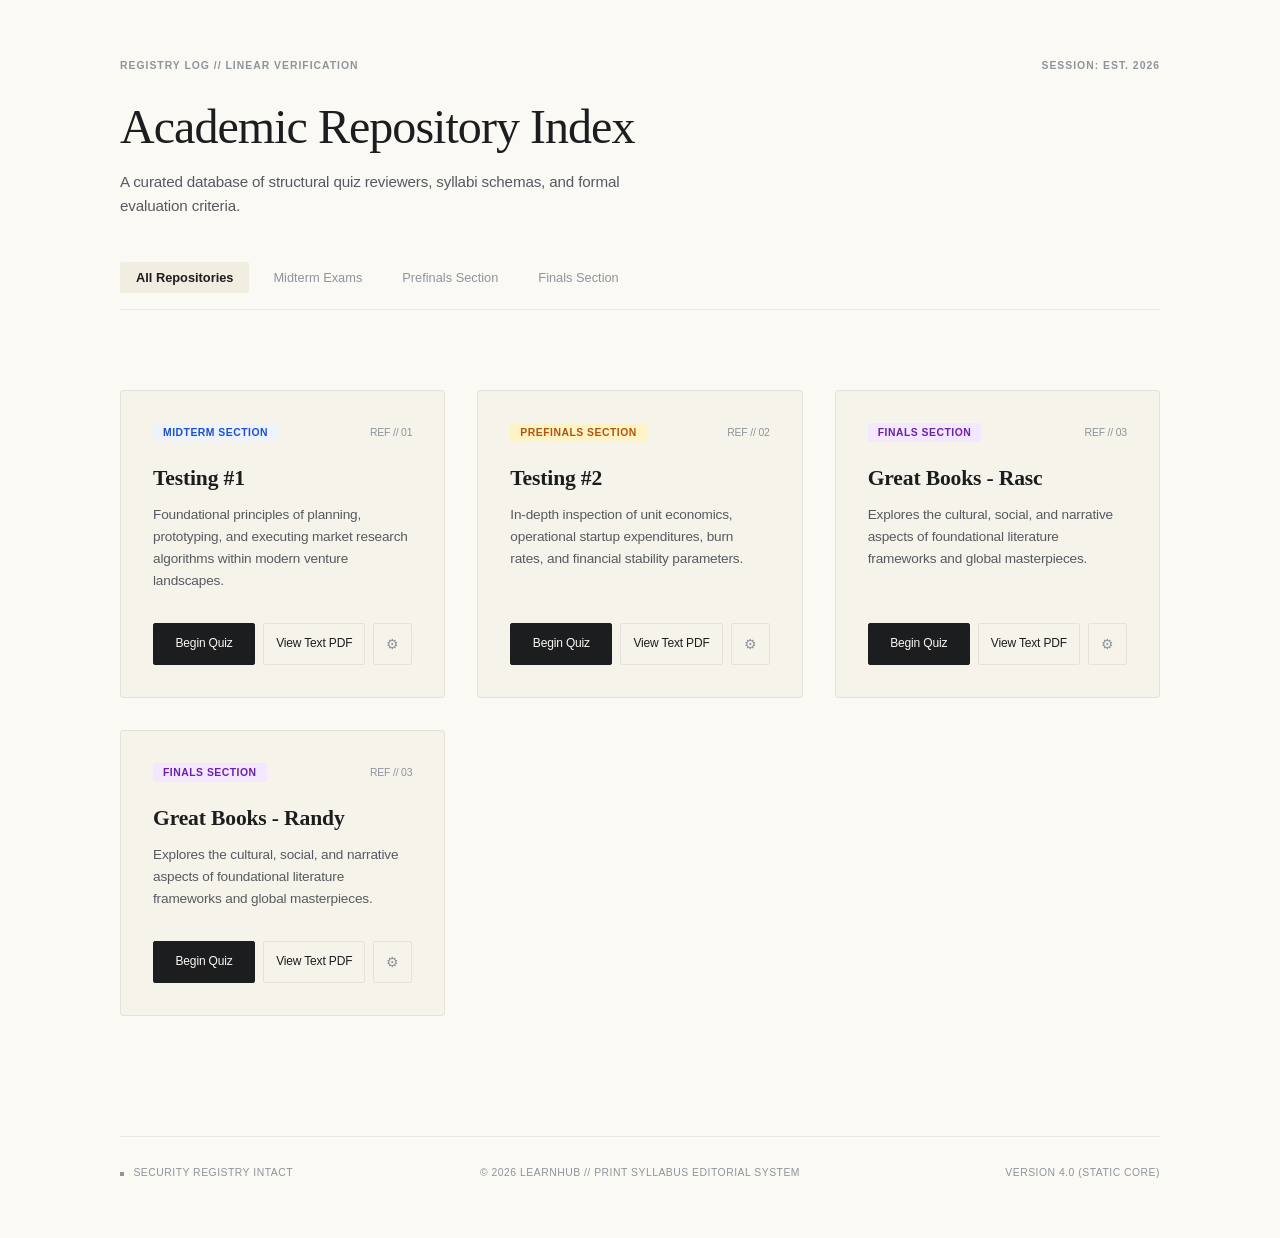
==== commit f28cad06: "Fix HTML encoding issues in index.html" ====
--- a/index.html
+++ b/index.html
@@ -104,7 +104,7 @@
                     <p>Explores the cultural, social, and narrative aspects of foundational literature frameworks and global masterpieces.</p>
                 </div>
                 <div class="sheet-controls split">
-                    <a href="GB-F/quiz_gb.html" class="sheet-btn primary-action">Begin Quiz</a>
+                    <a href="https://sraddyyy.github.io/GreatBooks-Exam/" class="sheet-btn primary-action">Begin Quiz</a>
                     <a href="assets/pdf/gb-f.pdf" target="_blank" class="sheet-btn standard-action">View Text PDF</a>
                     <button class="sheet-btn icon-action" onclick="toggleMenu('Great Books')">⚙</button>
                 </div>
--- a/hub-style.css
+++ b/hub-style.css
@@ -23,108 +23,97 @@
         --paper-card: #151719;
         --paper-card-hover: #1c1f22;
         --ink-main: #f3f4f6;
-        --ink-muted: #a1a8b3;
-        --ink-subtle: #626973;
-        --line-border: rgba(243, 244, 246, 0.07);
-        --line-border-active: rgba(243, 244, 246, 0.25);
+        --ink-muted: #a3a3a3;
+        --ink-subtle: #6b7280;
+        --line-border: rgba(243, 244, 246, 0.1);
+        --line-border-active: rgba(243, 244, 246, 0.3);
     }
 }
 
-/* --- FOUNDATION RESET STRUCTURE --- */
 * {
     box-sizing: border-box;
     margin: 0;
     padding: 0;
 }
 
-::-webkit-scrollbar {
-    display: none; /* Maintains pristine publication aesthetic */
-}
-
-html {
-    -ms-overflow-style: none;
-    scrollbar-width: none;
-    scroll-behavior: smooth;
-}
-
 body {
     background-color: var(--paper-base);
     color: var(--ink-main);
     font-family: var(--font-sans);
-    line-height: 1.6;
-    overflow-x: hidden;
+    letter-spacing: -0.01em;
     min-height: 100vh;
-    transition: background-color 0.4s ease, color 0.4s ease;
-}
-
-/* --- TACTILE PRINT WRAPPER HUB --- */
-.paper-wrapper {
-    max-width: 1250px;
-    margin: 0 auto;
-    padding: 100px 32px 60px;
-    min-height: 100vh;
-    display: flex;
-    flex-direction: column;
-}
-
-/* --- DISCRETE ASYNC APP LOADERS --- */
-#loader, .quiz-overlay {
+}
+
+/* --- INTERACTIVE SITE LOADER SCREEN --- */
+#loader {
     position: fixed;
-    inset: 0;
+    top: 0; left: 0;
+    width: 100%; height: 100%;
     background: var(--paper-base);
-    z-index: 99999;
-    display: flex;
+    z-index: 9999;
+    display: flex;
+    align-items: center;
     justify-content: center;
-    align-items: center;
-    transition: opacity 0.4s cubic-bezier(0.16, 1, 0.3, 1);
+    transition: opacity 0.5s ease;
 }
 
 .loader-content {
     text-align: center;
-    width: 200px;
+    width: 240px;
 }
 
 .loader-title {
     font-family: var(--font-serif);
-    font-size: 1.2rem;
+    font-size: 1.5rem;
     font-weight: 600;
-    letter-spacing: 4px;
-    color: var(--ink-main);
+    letter-spacing: 2px;
     margin-bottom: 20px;
+    color: var(--ink-main);
 }
 
 .loader-line-bar {
+    height: 1px;
     width: 100%;
-    height: 1px;
     background: var(--line-border);
+    overflow: hidden;
     position: relative;
-    overflow: hidden;
 }
 
 .fill-line {
+    height: 100%;
+    width: 40%;
+    background: var(--ink-main);
     position: absolute;
-    height: 100%;
-    width: 0%;
-    background: var(--ink-main);
-    left: 0;
-    top: 0;
-    animation: lineInit 1.4s cubic-bezier(0.65, 0, 0.35, 1) forwards;
-}
-
-@keyframes lineInit { to { width: 100%; } }
-
-/* QUIZ RECOVERY OVERLAY BLOCK */
+    animation: slideLoading 1.4s infinite cubic-bezier(0.4, 0, 0.2, 1);
+}
+
+@keyframes slideLoading {
+    0% { left: -40%; }
+    100% { left: 100%; }
+}
+
+/* --- QUIZ TRANSLATION LAYOVER SCREEN --- */
 .quiz-overlay {
-    background: rgba(var(--paper-base), 0.92);
-    backdrop-filter: blur(8px);
-    opacity: 0;
+    position: fixed;
+    top: 0; left: 0;
+    width: 100%; height: 100%;
+    background: rgba(251, 249, 244, 0.95);
+    z-index: 9000;
     display: none;
+    align-items: center;
+    justify-content: center;
+}
+
+@media (prefers-color-scheme: dark) {
+    .quiz-overlay {
+        background: rgba(15, 16, 17, 0.96);
+    }
 }
 
 .quiz-overlay-box {
     text-align: center;
-    max-width: 400px;
-    padding: 40px;
+    max-width: 380px;
+    padding: 20px;
 }
 
 .spinner {
@@ -133,259 +122,237 @@
     border: 1px solid var(--line-border);
     border-top-color: var(--ink-main);
     border-radius: 50%;
-    margin: 0 auto 24px;
-    animation: rotateSpin 0.8s linear infinite;
-}
-
-@keyframes rotateSpin { to { transform: rotate(360deg); } }
+    margin: 0 auto 24px auto;
+    animation: spin 0.8s linear infinite;
+}
+
+@keyframes spin {
+    to { transform: rotate(360deg); }
+}
 
 .overlay-title {
     font-family: var(--font-serif);
-    font-size: 1.4rem;
-    font-style: italic;
-    margin-bottom: 12px;
+    font-size: 1.25rem;
+    font-weight: 500;
+    margin-bottom: 8px;
 }
 
 .overlay-subtitle {
+    font-size: 0.8rem;
     color: var(--ink-muted);
-    font-size: 0.82rem;
-    letter-spacing: 0.2px;
-}
-
-/* --- EDITORIAL HEADER CONSOLE --- */
-.paper-header {
-    margin-bottom: 90px;
-    border-bottom: 1px dashed var(--line-border);
-    padding-bottom: 40px;
-}
-
-.header-top-row {
+    line-height: 1.5;
+}
+
+/* --- STRUCTURE HOUSING LAYOUT --- */
+.hub-container {
+    max-width: 1120px;
+    margin: 0 auto;
+    padding: 60px 40px;
+}
+
+@media (max-width: 768px) {
+    .hub-container { padding: 40px 20px; }
+}
+
+/* --- HEADER AND NAVIGATION CONTROL DECKS --- */
+.hub-header {
+    margin-bottom: 80px;
+}
+
+.header-top {
     display: flex;
     justify-content: space-between;
-    align-items: center;
-    margin-bottom: 40px;
-}
-
-.meta-stamp {
-    font-size: 0.68rem;
+    font-size: 0.65rem;
+    font-weight: 600;
+    color: var(--ink-subtle);
+    letter-spacing: 1px;
+    margin-bottom: 30px;
+}
+
+.hub-title {
+    font-family: var(--font-serif);
+    font-size: 3rem;
     font-weight: 500;
-    letter-spacing: 1.5px;
-    color: var(--ink-subtle);
-    text-transform: uppercase;
-}
-
-.meta-stamp.status {
-    border-left: 1px solid var(--line-border);
-    padding-left: 14px;
-}
-
-.brand-heading {
-    font-family: var(--font-serif);
-    font-size: 4.2rem;
-    font-weight: 500;
-    letter-spacing: -1.5px;
-    line-height: 1.05;
-    margin-bottom: 24px;
-}
-
-.brand-heading span {
-    font-weight: 300;
-    font-style: italic;
+    line-height: 1.1;
+    margin-bottom: 16px;
+    letter-spacing: -0.02em;
+}
+
+@media (max-width: 768px) {
+    .hub-title { font-size: 2.2rem; }
+}
+
+.hub-subtitle {
+    font-size: 0.95rem;
     color: var(--ink-muted);
-}
-
-.brand-description {
-    font-family: var(--font-serif);
-    font-size: 1.15rem;
-    font-style: italic;
-    color: var(--ink-muted);
-    max-width: 650px;
-    line-height: 1.65;
-}
-
-/* CLEAN INPUT BOX MODEL */
-.search-section {
-    margin-top: 50px;
-    max-width: 500px;
-}
-
-.search-field-frame {
-    position: relative;
-    display: flex;
-    align-items: center;
-}
-
-#searchInput {
-    width: 100%;
-    padding: 14px 40px 14px 0px;
+    max-width: 540px;
+    line-height: 1.6;
+    margin-bottom: 44px;
+}
+
+.filter-deck {
+    display: flex;
+    gap: 8px;
+    border-bottom: 1px solid var(--line-border);
+    padding-bottom: 16px;
+    overflow-x: auto;
+}
+
+.filter-btn {
     background: transparent;
     border: none;
-    border-bottom: 1px solid var(--line-border);
-    color: var(--ink-main);
-    font-family: var(--font-sans);
-    font-size: 0.95rem;
-    transition: var(--transition-smooth);
-}
-
-#searchInput:focus {
-    outline: none;
-    border-bottom-color: var(--ink-main);
-}
-
-.search-indicator-dot {
-    position: absolute;
-    right: 4px;
-    width: 5px;
-    height: 5px;
-    background: var(--ink-subtle);
-    border-radius: 50%;
-}
-
-/* NAVIGATION PILL ARCHITECTURE */
-.navigation-tabs {
-    display: flex;
-    gap: 28px;
-    margin-top: 45px;
-}
-
-.tab-pill {
-    background: transparent;
-    border: none;
-    color: var(--ink-subtle);
     font-family: var(--font-sans);
     font-size: 0.8rem;
     font-weight: 500;
-    text-transform: uppercase;
-    letter-spacing: 1px;
+    color: var(--ink-subtle);
+    padding: 8px 16px;
     cursor: pointer;
-    padding-bottom: 6px;
-    position: relative;
-    transition: color 0.25s ease;
-}
-
-.tab-pill:hover {
-    color: var(--ink-main);
-}
-
-.tab-pill.active {
-    color: var(--ink-main);
-}
-
-.tab-pill.active::after {
-    content: '';
-    position: absolute;
-    bottom: 0;
-    left: 0;
-    width: 100%;
-    height: 1px;
-    background: var(--ink-main);
-}
-
-/* --- THE SHEET SYSTEM COMPONENT GRID --- */
-.document-matrix {
+    border-radius: 2px;
+    white-space: nowrap;
+    transition: var(--transition-smooth);
+}
+
+.filter-btn:hover {
+    color: var(--ink-main);
+    background: var(--paper-card);
+}
+
+.filter-btn.active {
+    color: var(--ink-main);
+    background: var(--paper-card-hover);
+    font-weight: 600;
+}
+
+/* --- DOCUMENT SHELF GRID STRUCTURE --- */
+.document-shelf {
     display: grid;
-    grid-template-columns: repeat(auto-fill, minmax(360px, 1fr));
+    grid-template-columns: repeat(auto-fill, minmax(320px, 1fr));
     gap: 32px;
-    flex-grow: 1;
-}
-
-/* INDIVIDUAL LITERARY REVIEWER CARDS (NO MOTION Near CURSOR EFFECTS) */
-.quiz-sheet-card {
+}
+
+@media (max-width: 640px) {
+    .document-shelf { grid-template-columns: 1fr; gap: 24px; }
+}
+
+.document-sheet {
     background: var(--paper-card);
     border: 1px solid var(--line-border);
-    border-radius: 4px; /* Crisp structural book corners */
-    padding: 36px;
+    border-radius: 4px;
+    padding: 32px;
     display: flex;
     flex-direction: column;
-    justify-content: space-between;
+    min-height: 280px;
     transition: var(--transition-smooth);
 }
 
-/* Lightweight static scale-free transition to ensure performance is maintained */
-.quiz-sheet-card:hover {
-    background: var(--paper-card-hover);
+.document-sheet:hover {
+    transform: translateY(-4px);
     border-color: var(--line-border-active);
-}
-
-.sheet-meta {
+    box-shadow: 0 12px 30px rgba(28, 29, 31, 0.03);
+}
+
+.sheet-header {
     display: flex;
     justify-content: space-between;
     align-items: center;
-    margin-bottom: 30px;
+    margin-bottom: 24px;
 }
 
 .classification-tag {
     font-size: 0.65rem;
     font-weight: 600;
     text-transform: uppercase;
-    letter-spacing: 0.8px;
-}
-
-.classification-tag.prefi { color: #856404; }
-@media (prefers-color-scheme: dark) { .classification-tag.prefi { color: #e5c158; } }
-
-.classification-tag.midterm { color: var(--ink-subtle); }
+    letter-spacing: 0.5px;
+    padding: 4px 10px;
+    border-radius: 2px;
+}
+
+/* Structural classification type accent colors */
+.classification-tag.midterm {
+    background: #eef3f9;
+    color: #1d4ed8;
+}
+.classification-tag.prefinals {
+    background: #fef3c7;
+    color: #b45309;
+}
+/* FIXED: Added clean active styles for your local Finals cards */
+.classification-tag.finals {
+    background: #f3e8ff;
+    color: #6b21a8;
+}
+
+@media (prefers-color-scheme: dark) {
+    .classification-tag.midterm { background: #1e293b; color: #38bdf8; }
+    .classification-tag.prefinals { background: #451a03; color: #fbbf24; }
+    .classification-tag.finals { background: #2e1065; color: #c084fc; }
+}
 
 .serial-no {
     font-size: 0.65rem;
     color: var(--ink-subtle);
-    font-family: var(--font-sans);
+    font-weight: 500;
+}
+
+.sheet-body {
+    flex-grow: 1;
+    margin-bottom: 32px;
 }
 
 .sheet-body h3 {
     font-family: var(--font-serif);
-    font-size: 1.45rem;
-    font-weight: 500;
-    line-height: 1.25;
-    margin-bottom: 14px;
+    font-size: 1.35rem;
+    font-weight: 600;
+    margin-bottom: 12px;
+    line-height: 1.2;
 }
 
 .sheet-body p {
+    font-size: 0.85rem;
     color: var(--ink-muted);
-    font-size: 0.88rem;
     line-height: 1.6;
-    margin-bottom: 40px;
-}
-
-/* --- CRISP ACTION SYSTEM CONTROLS --- */
+}
+
+/* --- ACTION PANEL BUTTON LAYOUTS --- */
 .sheet-controls {
+    display: flex;
+    gap: 8px;
+}
+
+.sheet-controls.split {
     display: grid;
-    gap: 10px;
-    width: 100%;
-}
-
-.sheet-controls.unified { grid-template-columns: 1fr 44px; }
-.sheet-controls.split { grid-template-columns: 1fr 1fr 44px; }
+    grid-template-columns: 1fr auto auto;
+}
 
 .sheet-btn {
     font-family: var(--font-sans);
-    font-size: 0.72rem;
+    font-size: 0.75rem;
     font-weight: 500;
-    padding: 12px 10px;
+    padding: 12px;
     border-radius: 2px;
     text-align: center;
     text-decoration: none;
+    cursor: pointer;
     transition: var(--transition-smooth);
-    cursor: pointer;
 }
 
 .primary-action {
     background: var(--ink-main);
+    color: var(--paper-base);
     border: 1px solid var(--ink-main);
-    color: var(--paper-base);
 }
 .primary-action:hover {
-    opacity: 0.88;
+    background: var(--ink-muted);
+    border-color: var(--ink-muted);
 }
 
 .standard-action {
     background: transparent;
     border: 1px solid var(--line-border);
-    color: var(--ink-muted);
+    color: var(--ink-main);
 }
 .standard-action:hover {
     border-color: var(--ink-main);
-    color: var(--ink-main);
 }
 
 .icon-action {
@@ -435,21 +402,13 @@
 .foot-col.center { text-align: center; }
 .foot-col.right { text-align: right; }
 
-/* --- SYSTEM ADAPTIVE VIEWPORTS --- */
-@media (max-width: 900px) {
+/* --- SYSTEM OVERRIDES --- */
+@media (max-width: 640px) {
     .footer-layout {
         grid-template-columns: 1fr;
-        gap: 16px;
-    }
-    .foot-col, .foot-col.center, .foot-col.right {
+        gap: 12px;
         text-align: center;
     }
-}
-
-@media (max-width: 650px) {
-    .paper-wrapper { padding-top: 60px; }
-    .brand-heading { font-size: 3rem; }
-    .document-matrix { grid-template-columns: 1fr; }
-    .sheet-controls.split { grid-template-columns: 1fr 44px; }
-    .standard-action { display: none; } /* Drop redundant PDF action block gracefully on space constraints */
-}
+    .foot-col.center { text-align: center; }
+    .foot-col.right { text-align: center; }
+}
